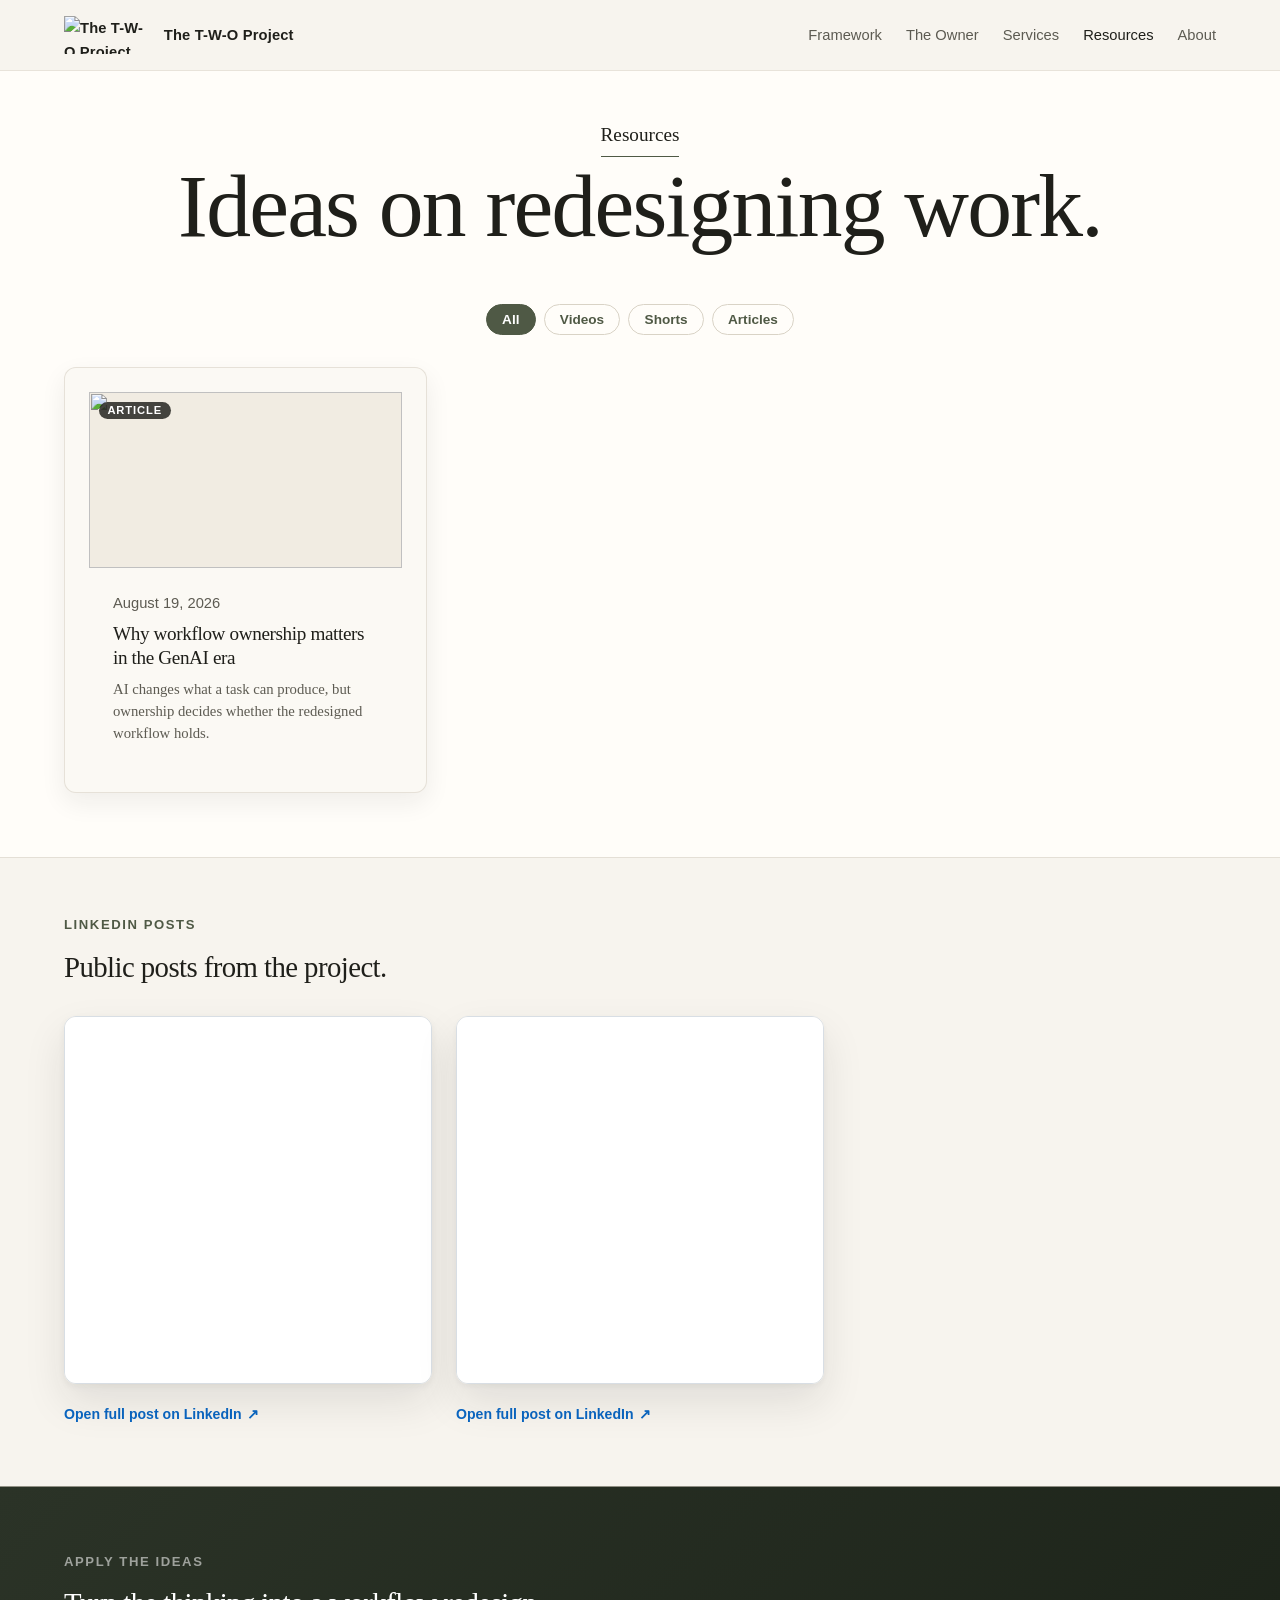
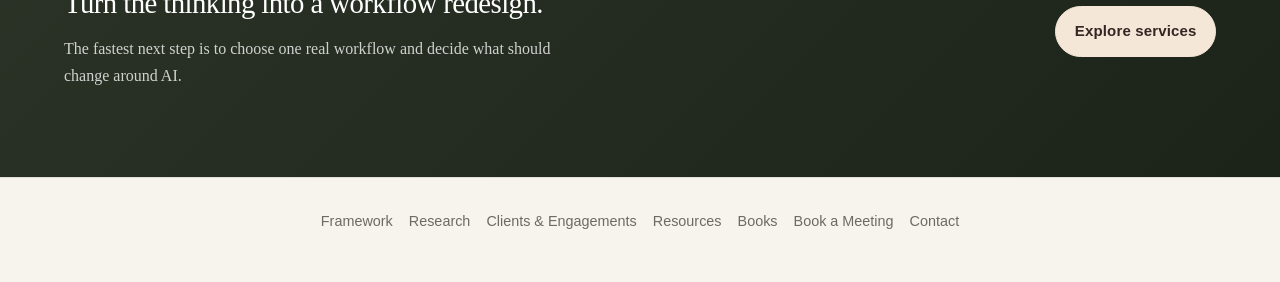
==== resources/index.html @ 73f2ffca "Add Resources section, home video, and pending site updates - Resources: /resources/ index (All, Vid" ====
<!doctype html>
<html lang="en">
<head>
  <meta charset="UTF-8">
  <meta name="viewport" content="width=device-width, initial-scale=1.0">
  <meta name="description" content="Videos, shorts and articles from The T-W-O Project on AI workflow redesign, ownership, and GenAI adoption.">
  <link rel="canonical" href="https://thetwoproject.com/resources/">
  <meta property="og:type" content="website">
  <meta property="og:site_name" content="The T-W-O Project">
  <meta property="og:title" content="Resources | The T-W-O Project">
  <meta property="og:description" content="Videos, shorts and articles from The T-W-O Project on AI workflow redesign, ownership, and GenAI adoption.">
  <meta property="og:url" content="https://thetwoproject.com/resources/">
  <meta property="og:image" content="https://thetwoproject.com/images/LOGO-W-TEXT.png">
  <meta name="twitter:card" content="summary_large_image">
  <meta name="twitter:title" content="Resources | The T-W-O Project">
  <meta name="twitter:image" content="https://thetwoproject.com/images/LOGO-W-TEXT.png">
  <link rel="alternate" type="application/rss+xml" title="The T-W-O Project Resources" href="https://thetwoproject.com/feed.xml">
  <title>Resources | The T-W-O Project</title>
  <script type="application/ld+json">{"@context": "https://schema.org", "@graph": [{"@id": "https://thetwoproject.com/resources/#page", "@type": "CollectionPage", "name": "Resources | The T-W-O Project", "url": "https://thetwoproject.com/resources/"}, {"@type": "ItemList", "itemListElement": [{"@type": "ListItem", "name": "Why workflow ownership matters in the GenAI era", "position": 1, "url": "https://thetwoproject.com/resources/why-workflow-ownership-matters-genai-era/"}]}, {"@type": "BreadcrumbList", "itemListElement": [{"@type": "ListItem", "item": "https://thetwoproject.com/", "name": "Home", "position": 1}, {"@type": "ListItem", "item": "https://thetwoproject.com/resources/", "name": "Resources", "position": 2}]}]}</script>
  <!-- Privacy-friendly analytics by Plausible -->
  <script async src="https://plausible.io/js/pa-7a8gF1ZVN_QGPx2doBvLg.js"></script>
  <script>
    window.plausible=window.plausible||function(){(plausible.q=plausible.q||[]).push(arguments)},plausible.init=plausible.init||function(i){plausible.o=i||{}};
    plausible.init()
  </script>
  <!-- Google tag (gtag.js) -->
  <script async src="https://www.googletagmanager.com/gtag/js?id=G-9XBXGC7R7V"></script>
  <script>
    window.dataLayer = window.dataLayer || [];
    function gtag(){dataLayer.push(arguments);}
    gtag('js', new Date());

    gtag('config', 'G-9XBXGC7R7V');
  </script>
  <link rel="stylesheet" href="/styles.css?v=resources-20261016">
  <style>
    /* Resources components: kept here so styles.css stays untouched. Colors and fonts come from its :root tokens. */
    .resource-filters { display: flex; flex-wrap: wrap; gap: .5rem; justify-content: center; margin: 0 0 var(--space-5); }
    .resource-filters button { font: 600 .85rem var(--font-sans); padding: .45rem .95rem; border: 1px solid var(--border); border-radius: 999px; background: transparent; color: var(--accent-deep); cursor: pointer; }
    .resource-filters button[aria-pressed="true"] { background: var(--accent-deep); border-color: var(--accent-deep); color: #fff; }
    .resource-filters .resource-filter-sep { align-self: center; color: var(--border); }
    .resource-grid { display: grid; grid-template-columns: repeat(auto-fill, minmax(18rem, 1fr)); gap: var(--space-5); }
    .resource-grid [hidden] { display: none; }
    .resource-card { display: flex; flex-direction: column; border: 1px solid var(--border-soft); border-radius: var(--radius); background: var(--surface); overflow: hidden; box-shadow: 0 .6rem 1.6rem rgba(31,31,26,.07); transition: transform var(--transition), box-shadow var(--transition); }
    .resource-card:hover, .resource-card:focus-within { transform: translateY(-3px); box-shadow: 0 1rem 2.2rem rgba(31,31,26,.12); }
    .resource-thumb { position: relative; display: flex; align-items: center; justify-content: center; aspect-ratio: 16 / 9; background: #1f1f1a; overflow: hidden; }
    .resource-thumb img { width: 100%; height: 100%; object-fit: cover; }
    .resource-card[data-kind="short"] .resource-thumb img { width: auto; height: 100%; aspect-ratio: 9 / 16; }
    .resource-card[data-kind="article"] .resource-thumb { background: var(--surface-strong); }
    .resource-card[data-kind="article"] .resource-thumb img { object-fit: contain; }
    .resource-badge { position: absolute; left: .6rem; top: .6rem; padding: .15rem .55rem; border-radius: 999px; background: rgba(31,31,26,.82); color: #fff; font: 700 .7rem var(--font-sans); letter-spacing: .08em; text-transform: uppercase; }
    .resource-card-body { display: grid; gap: .5rem; padding: var(--space-4); }
    .resource-card-body h2 { margin: 0; font-size: 1.2rem; line-height: 1.25; }
    .resource-card-body h2 a { color: inherit; text-decoration: none; }
    .resource-card-body h2 a::after { content: ""; position: absolute; inset: 0; }
    .resource-card { position: relative; }
    .resource-card-body p { margin: 0; color: var(--muted); font-size: .92rem; line-height: 1.5; }
    .resource-meta { color: var(--muted); font: .8rem var(--font-sans); }
    .resource-breadcrumb { font: .85rem var(--font-sans); color: var(--muted); margin-bottom: var(--space-3); }
    .resource-breadcrumb a { color: var(--accent-deep); }
    .resource-summary { font-size: 1.2rem; line-height: 1.6; margin: 0 0 var(--space-4); }
    .resource-player { position: relative; margin: 0 0 var(--space-4); background: #1f1f1a; border-radius: .8rem; overflow: hidden; aspect-ratio: 16 / 9; }
    .resource-player-short { aspect-ratio: 9 / 16; max-width: 22rem; max-height: 80vh; margin-inline: auto; }
    .resource-player button, .resource-player iframe { position: absolute; inset: 0; width: 100%; height: 100%; border: 0; padding: 0; }
    .resource-player button { cursor: pointer; background: #1f1f1a center / cover no-repeat; }
    .resource-player button span { position: absolute; left: 50%; top: 50%; transform: translate(-50%, -50%); width: 4.5rem; height: 4.5rem; border-radius: 50%; background: rgba(255,255,255,.92); display: grid; place-items: center; font-size: 1.8rem; color: var(--accent-deep); }
    .resource-takeaways { margin: 0 0 var(--space-5); padding: var(--space-4); border-left: 3px solid var(--accent); background: var(--surface); border-radius: 0 var(--radius) var(--radius) 0; }
    .resource-takeaways h2 { margin: 0 0 var(--space-2); font-size: 1.05rem; font-family: var(--font-sans); letter-spacing: .08em; text-transform: uppercase; color: var(--accent-deep); }
    .resource-takeaways li { margin: 0 0 .4rem; line-height: 1.55; }
    .resource-article-body h2, .resource-article-body h3 { margin: var(--space-5) 0 var(--space-2); }
    .resource-article-body p, .resource-article-body li { font-size: clamp(1.08rem, 1.6vw, 1.23rem); line-height: 1.8; }
    .resource-transcript { margin: var(--space-5) 0; border: 1px solid var(--border-soft); border-radius: var(--radius); padding: var(--space-3) var(--space-4); background: var(--surface); }
    .resource-transcript summary { cursor: pointer; font: 700 .95rem var(--font-sans); color: var(--accent-deep); }
    .resource-transcript p { margin: .6rem 0; line-height: 1.6; }
    .resource-transcript .ts { font: .8rem var(--font-mono, monospace); color: var(--muted); margin-right: .5rem; }
    .resource-cta { display: flex; flex-wrap: wrap; gap: var(--space-3); margin: var(--space-5) 0; }
    .resource-related { margin-top: var(--space-6); }
    .resource-related h2 { font-size: 1.3rem; }
  </style>

</head>
<body>
  <header class="site-header">
    <div class="site-shell">
      <nav class="site-nav" aria-label="Primary">
        <a class="site-brand" href="/index.html"><img src="/images/logo-header.png" alt="The T-W-O Project logo" width="228" height="96">The T-W-O Project</a>
        <div class="site-nav-links">
          <a href="/framework.html">Framework</a>
          <a href="/owner.html">The Owner</a>
          <a href="/work-with-us.html">Services</a>
          <a aria-current="page" href="/resources/">Resources</a>
          <a href="/about.html">About</a>
        </div>
      </nav>
    </div>
  </header>


  <main>
    <section class="section blog-index-section" aria-label="Resources">
      <div class="site-shell">
        <div class="blog-index-header">
          <p class="section-label">Resources</p>
          <h1>Ideas on redesigning work.</h1>
        </div>

        <div class="resource-filters" role="group" aria-label="Filter resources">
          <button type="button" data-filter="all" aria-pressed="true">All</button>
          <button type="button" data-filter="video" aria-pressed="false">Videos</button>
          <button type="button" data-filter="short" aria-pressed="false">Shorts</button>
          <button type="button" data-filter="article" aria-pressed="false">Articles</button>

        </div>

        <div class="resource-grid" id="resource-grid">
              <article class="resource-card" data-kind="article" data-tags="">
                <div class="resource-thumb">
                  <img src="/images/two-framework-editorial.svg" alt="" loading="lazy">
                  <span class="resource-badge">Article</span>
                </div>
                <div class="resource-card-body">
                  <p class="resource-meta"><time datetime="2026-08-19">August 19, 2026</time></p>
                  <h2><a href="/resources/why-workflow-ownership-matters-genai-era/">Why workflow ownership matters in the GenAI era</a></h2>
                  <p>AI changes what a task can produce, but ownership decides whether the redesigned workflow holds.</p>
                </div>
              </article>

        </div>
      </div>
    </section>

    <section class="section section-bordered section-quiet" aria-labelledby="linkedin-posts-heading">
      <div class="site-shell">
        <div class="section-intro">
          <p class="section-label">LinkedIn posts</p>
          <h2 id="linkedin-posts-heading">Public posts from the project.</h2>
        </div>
        <div class="linkedin-real-preview-grid">
          <article class="linkedin-real-preview-card">
            <div class="linkedin-real-preview-window" aria-label="Preview of LinkedIn post about The Owner">
              <iframe src="https://www.linkedin.com/embed/feed/update/urn:li:share:7447281827767259136" height="1115" width="504" frameborder="0" scrolling="no" allowfullscreen="" title="Embedded LinkedIn post"></iframe>
            </div>
            <a class="linkedin-real-preview-link" href="https://www.linkedin.com/feed/update/urn:li:share:7447281827767259136/" target="_blank" rel="noopener noreferrer">Open full post on LinkedIn</a>
          </article>
          <article class="linkedin-real-preview-card">
            <div class="linkedin-real-preview-window" aria-label="Preview of Zinnia podcast LinkedIn post featuring Dr. Wei Chen">
              <iframe src="https://www.linkedin.com/embed/feed/update/urn:li:activity:7466103559370215424" height="1014" width="504" frameborder="0" scrolling="no" allowfullscreen="" title="Embedded LinkedIn post"></iframe>
            </div>
            <a class="linkedin-real-preview-link" href="https://www.linkedin.com/posts/zinniatm_wei-chen-who-owns-the-workflow-the-organizational-activity-7466103559370215424-u2by" target="_blank" rel="noopener noreferrer">Open full post on LinkedIn</a>
          </article>
          <article class="linkedin-real-preview-card linkedin-real-preview-card-empty" aria-hidden="true">
            <div class="linkedin-real-preview-window linkedin-real-preview-window-empty"></div>
          </article>
        </div>
      </div>
    </section>

    <section class="section workshop-cta-section" aria-labelledby="blog-cta-heading">
      <div class="site-shell owner-feedback-layout">
        <div>
          <p class="section-label">Apply the ideas</p>
          <h2 id="blog-cta-heading">Turn the thinking into a workflow redesign.</h2>
          <p>The fastest next step is to choose one real workflow and decide what should change around AI.</p>
        </div>
        <div class="owner-feedback-cta">
          <a class="button-link button-link-light" href="/work-with-us.html">Explore services</a>
        </div>
      </div>
    </section>
  </main>

  <footer class="site-footer">
    <div class="site-shell footer-row footer-row-refined">
      <nav class="footer-links" aria-label="Footer">
        <a href="/framework.html">Framework</a>
        <a href="/research.html">Research</a>
        <a href="/clients.html">Clients &amp; Engagements</a>
        <a href="/resources/">Resources</a>
        <a href="/owner.html">Books</a>
        <a href="https://bookings.cloud.microsoft/book/AIWorkflowGameDiscoveryCall@genai4all.org/?ismsaljsauthenabled" target="_blank" rel="noopener noreferrer">Book a Meeting</a>
        <a href="mailto:info@thetwoproject.com">Contact</a>
      </nav>
    </div>
  </footer>

  <script>
    (function () {
      var cards = Array.prototype.slice.call(document.querySelectorAll('#resource-grid .resource-card'));
      var buttons = Array.prototype.slice.call(document.querySelectorAll('.resource-filters button'));
      var kind = 'all', tag = null;
      function apply() {
        cards.forEach(function (c) {
          var okKind = kind === 'all' || c.dataset.kind === kind;
          var okTag = !tag || (c.dataset.tags || '').split('|').indexOf(tag) !== -1;
          c.hidden = !(okKind && okTag);
        });
        buttons.forEach(function (b) {
          var on = b.dataset.filter ? (!tag && b.dataset.filter === kind) : b.dataset.tag === tag;
          b.setAttribute('aria-pressed', on ? 'true' : 'false');
        });
      }
      buttons.forEach(function (b) {
        b.addEventListener('click', function () {
          if (b.dataset.filter) { kind = b.dataset.filter; tag = null; }
          else { tag = tag === b.dataset.tag ? null : b.dataset.tag; kind = 'all'; }
          apply();
        });
      });
    })();
  </script>
</body>
</html>
---- styles.css ----
:root {
  /* Core palette */
  --background: #f7f4ee;
  --surface: #fbf9f4;
  --surface-strong: #f1ece2;
  --text: #1f1f1a;
  --muted: #5d5b52;
  --border: #d9d3c6;
  --border-soft: rgba(217, 211, 198, 0.6);
  --accent: #66715b;
  --accent-deep: #4f5945;

  /* Typography */
  --font-serif: "Iowan Old Style", "Palatino Linotype", "Book Antiqua", Palatino, "Times New Roman", serif;
  --font-sans: -apple-system, BlinkMacSystemFont, "Segoe UI", Helvetica, Arial, sans-serif;

  /* Layout */
  --page-width: 72rem;
  --content-width: 42rem;
  --space-1: 0.5rem;
  --space-2: 0.75rem;
  --space-3: 1rem;
  --space-4: 1.5rem;
  --space-5: 2rem;
  --space-6: 3rem;
  --space-7: 4rem;
  --space-8: 6rem;
  --radius: 0.75rem;
  --transition: 160ms ease;
}

/* TWO guide: scoped additions to the shared editorial components. */
.about-project-panel p a { text-decoration: underline; text-underline-offset: 0.2em; }
.framework-page :is(a, button):focus-visible,
.site-nav a:focus-visible,
.footer-links a:focus-visible {
  outline: 2px solid var(--accent-deep);
  outline-offset: 4px;
}

.framework-skip {
  position: absolute;
  top: 0.5rem;
  left: 0.5rem;
  z-index: 100;
  padding: 0.6rem 1rem;
  background: var(--surface);
  transform: translateY(-200%);
}

.framework-skip:focus { transform: translateY(0); }
.framework-page main [id] { scroll-margin-top: 1.5rem; }
.framework-page h4 { margin: 1.25rem 0 0.5rem; font-family: var(--font-sans); font-size: 0.95rem; }
.framework-page li + li { margin-top: 0.5rem; }
.framework-page :is(p, li, a) { overflow-wrap: break-word; }
.framework-page .resource-card p { margin-bottom: var(--space-4); }
.framework-page .resource-card p:last-child { margin-bottom: 0; }
.framework-section-nav { display: flex; flex-wrap: wrap; gap: 0.7rem 1.5rem; margin-top: var(--space-5); font-family: var(--font-sans); font-size: 0.9rem; }
.framework-section-nav a,
.framework-page p a { text-decoration: underline; text-underline-offset: 0.2em; }
.framework-loop { margin: var(--space-5) 0; padding: var(--space-5); border: 1px solid var(--border); border-radius: var(--radius); background: var(--surface-strong); }
.framework-loop-grid { display: grid; grid-template-columns: 1fr auto 1fr auto 1fr; gap: var(--space-4); align-items: center; }
.framework-loop-grid div { min-width: 0; }
.framework-loop-grid strong { display: block; font-size: 1.45rem; }
.framework-loop-grid span { display: block; font-family: var(--font-sans); color: var(--muted); font-size: 0.9rem; }
.framework-loop-grid .framework-loop-arrow { font-size: 1.8rem; color: var(--accent-deep); }
.framework-loop figcaption { margin-top: var(--space-4); max-width: 75ch; color: var(--muted); font-size: 0.95rem; }
.framework-level-grid,
.framework-comparison { display: grid; grid-template-columns: repeat(3, minmax(0, 1fr)); gap: var(--space-4); }
.framework-example-note { padding-top: var(--space-3); border-top: 1px solid var(--border); color: var(--muted); }
.framework-feedback { max-width: 75ch; margin-top: var(--space-5); }
.framework-subheading { margin-top: var(--space-6); }
.framework-process { max-width: 75ch; padding-left: 1.5rem; }
.framework-process > li { padding: var(--space-4) 0 var(--space-3) 0.5rem; border-bottom: 1px solid var(--border-soft); }
.framework-process > li::marker { color: var(--accent-deep); font-family: var(--font-sans); font-weight: 600; }
.framework-process h4 { margin-top: 0; }
.framework-checklist { max-width: 75ch; margin-top: var(--space-5); padding: var(--space-5); background: var(--surface-strong); border: 1px solid var(--border); border-radius: var(--radius); }
.framework-checklist ul { margin-bottom: 0; }

@media (max-width: 960px) {
  .framework-level-grid,
  .framework-comparison { grid-template-columns: 1fr; }
}

@media (max-width: 600px) {
  .framework-loop-grid { grid-template-columns: 1fr; gap: var(--space-2); }
  .framework-loop-grid .framework-loop-arrow { transform: rotate(90deg); justify-self: start; }
  .framework-loop,
  .framework-checklist { padding: var(--space-4); }
}

@media (prefers-reduced-motion: reduce) {
  html { scroll-behavior: auto; }
}

/* Base document styles */
*,
*::before,
*::after {
  box-sizing: border-box;
}

html {
  font-size: 16px;
  scroll-behavior: smooth;
}

body {
  margin: 0;
  background: var(--background);
  color: var(--text);
  font-family: var(--font-serif);
  line-height: 1.65;
  text-rendering: optimizeLegibility;
  -webkit-font-smoothing: antialiased;
  overflow-x: hidden;
}

img {
  max-width: 100%;
  display: block;
}

a {
  color: var(--accent-deep);
  text-decoration: none;
}

a:hover,
a:focus-visible {
  color: var(--accent);
}

p,
ul,
ol {
  margin: 0 0 var(--space-4);
  max-width: 66ch;
}

h1,
h2,
h3 {
  margin: 0 0 var(--space-3);
  font-weight: 500;
  line-height: 1.1;
  letter-spacing: -0.02em;
}

h1 {
  font-size: clamp(3.2rem, 7.4vw, 5.6rem);
}

h2 {
  font-size: clamp(1.35rem, 2.4vw, 1.8rem);
}

h3 {
  font-size: 1.15rem;
}

em {
  font-style: italic;
}

/* Shared layout helpers */
.site-shell {
  width: min(calc(100% - 2.5rem), var(--page-width));
  margin: 0 auto;
}

.narrow-flow {
  max-width: 38rem;
}

.section {
  padding: var(--space-7) 0;
}

.section-quiet {
  padding-top: calc(var(--space-7) - 0.5rem);
  padding-bottom: calc(var(--space-7) - 0.5rem);
}

.section-bordered {
  border-top: 1px solid var(--border-soft);
}

.section-label,
.eyebrow,
.site-nav,
.button-link,
.footer-domain,
.note-title {
  font-family: var(--font-sans);
}

.section-label,
.eyebrow {
  margin-bottom: var(--space-3);
  color: var(--accent-deep);
  font-size: 0.82rem;
  font-weight: 600;
  letter-spacing: 0.12em;
  text-transform: uppercase;
}

.section-heading {
  max-width: 24rem;
}

.section-intro {
  margin-bottom: var(--space-5);
}

/* Header and navigation */
.site-header {
  border-bottom: 1px solid rgba(217, 211, 198, 0.5);
  background: rgba(247, 244, 238, 0.82);
  backdrop-filter: blur(8px);
}

.site-nav {
  display: flex;
  align-items: center;
  justify-content: space-between;
  gap: var(--space-4);
  flex-wrap: wrap;
  padding: 1rem 0;
  font-size: 0.92rem;
}

.site-brand {
  display: flex;
  align-items: center;
  gap: 0.6rem;
  color: var(--text);
  font-weight: 600;
  letter-spacing: 0.01em;
}

.site-brand img {
  height: 38px;
  width: auto;
  display: block;
}

.site-nav-links {
  display: flex;
  flex-wrap: wrap;
  gap: var(--space-4);
}

.site-nav-links a {
  color: var(--muted);
}

.site-nav-links a:hover,
.site-nav-links a:focus-visible {
  color: var(--text);
}

.site-nav-links a[aria-current="page"] {
  color: var(--text);
}

/* Hero sections */
.hero {
  padding: calc(var(--space-8) + 0.5rem) 0 var(--space-8);
}

.hero-compact {
  padding-bottom: var(--space-7);
}

.hero-compact h1 {
  font-size: clamp(2rem, 4.5vw, 3.2rem);
}

.hero-home {
  padding-top: calc(var(--space-8) + 1rem);
}

.hero-home-refined {
  padding-bottom: var(--space-7);
}

.hero-home-layout {
  display: grid;
  grid-template-columns: minmax(0, 1fr) minmax(20rem, 0.82fr);
  gap: var(--space-6);
  align-items: center;
}

.hero-home-copy h1 {
  max-width: 12ch;
  font-size: clamp(2.5rem, 5vw, 4.1rem);
  line-height: 1.02;
}

.hero-home-copy .hero-line {
  max-width: 34ch;
}

.hero-signup-card {
  align-self: center;
  padding: 1.35rem 1.5rem;
  border: 1px solid var(--border-soft);
  border-radius: var(--radius);
  background: rgba(251, 249, 244, 0.9);
  box-shadow: inset 0 1px 0 rgba(255, 255, 255, 0.7);
}

.hero-signup-card h2 {
  margin-bottom: var(--space-2);
  font-size: 1.35rem;
  letter-spacing: 0;
}

.hero-signup-card > p:last-of-type {
  margin-bottom: 0;
  color: var(--muted);
  font-size: 0.95rem;
}

.hero-signup-form {
  margin-top: var(--space-4);
}

.hero-signup-fields {
  gap: 0.75rem;
}

.redesign-path-section {
  padding: var(--space-6) 0;
  background: rgba(251, 249, 244, 0.38);
}

.redesign-path-layout {
  display: grid;
  grid-template-columns: minmax(14rem, 0.72fr) minmax(0, 1.45fr);
  gap: var(--space-6);
  align-items: start;
}

.redesign-path-copy h2 {
  max-width: 16rem;
  margin-bottom: 0;
  font-size: clamp(1.6rem, 2.4vw, 2.1rem);
  line-height: 1.18;
}

.redesign-path-steps {
  display: grid;
  grid-template-columns: repeat(3, minmax(0, 1fr));
  gap: 0;
  margin: 0;
  padding: 0;
  border-top: 1px solid var(--border-soft);
  border-bottom: 1px solid var(--border-soft);
  list-style: none;
}

.redesign-path-steps li {
  display: grid;
  grid-template-columns: auto minmax(0, 1fr);
  column-gap: 0.85rem;
  row-gap: 0.4rem;
  padding: 1.25rem 1.2rem;
}

.redesign-path-steps li + li {
  border-left: 1px solid var(--border-soft);
}

.redesign-path-steps span {
  display: inline-flex;
  align-items: center;
  justify-content: center;
  width: 2rem;
  height: 2rem;
  border: 1px solid var(--border);
  border-radius: 999px;
  color: var(--accent-deep);
  font-family: var(--font-sans);
  font-size: 0.82rem;
  font-weight: 700;
  line-height: 1;
}

.redesign-path-steps strong {
  align-self: center;
  color: var(--text);
  font-family: var(--font-sans);
  font-size: 1rem;
  line-height: 1.35;
}

.redesign-path-steps p {
  grid-column: 2;
  margin: 0;
  color: var(--muted);
  font-size: 0.96rem;
  line-height: 1.55;
}

.hero-panel {
  max-width: 46rem;
  padding: 0;
  border: 0;
  border-radius: 0;
  background: transparent;
  box-shadow: none;
}

.hero-panel-compact {
  max-width: 40rem;
}

.hero-panel-flat {
  max-width: 40rem;
}

.hero-subtitle {
  margin-top: calc(var(--space-2) * -1);
  margin-bottom: var(--space-4);
  color: var(--muted);
  font-size: 1.1rem;
  font-style: italic;
}

.hero-line {
  max-width: 30ch;
  margin-bottom: var(--space-4);
  color: var(--accent-deep);
  font-size: clamp(1.35rem, 2.5vw, 1.8rem);
  line-height: 1.3;
}

.hero-text {
  max-width: 38rem;
  color: var(--muted);
  font-size: 1.12rem;
}

.hero-with-player .hero-player-layout {
  display: grid;
  grid-template-columns: minmax(0, 1fr) minmax(12rem, 17.5rem);
  align-items: start;
  gap: var(--space-6);
}

.hero-with-player .hero-player-copy {
  max-width: none;
}

.hero-audio {
  margin: 0;
  padding: 0;
  border: 1px solid var(--border-soft);
  border-radius: var(--radius);
  background: var(--surface);
  box-shadow: 0 0.5rem 1.5rem rgba(31, 31, 26, 0.05);
}

.hero-audio-label {
  margin: 0;
  padding: 0.65rem 1rem 0.35rem;
  font-family: var(--font-sans);
  font-size: 0.72rem;
  font-weight: 600;
  letter-spacing: 0.1em;
  text-transform: uppercase;
  color: var(--accent-deep);
}

.hero-audio-tracks {
  display: flex;
  flex-wrap: wrap;
  gap: var(--space-2);
  padding: 0 0.75rem 0.5rem;
}

.hero-audio-chip {
  margin: 0;
  padding: 0.35rem 0.65rem;
  border: 1px solid var(--border);
  border-radius: 999px;
  background: var(--surface);
  color: var(--text);
  font-family: var(--font-sans);
  font-size: 0.8rem;
  font-weight: 600;
  cursor: pointer;
  transition: background-color var(--transition), border-color var(--transition), color var(--transition);
}

.hero-audio-chip:hover,
.hero-audio-chip:focus-visible {
  border-color: var(--accent);
  color: var(--accent-deep);
  outline: none;
}

.hero-audio-chip[aria-current="true"] {
  border-color: var(--accent);
  background: rgba(102, 113, 91, 0.1);
  color: var(--accent-deep);
}

.hero-audio-frame {
  display: block;
  width: 100%;
  height: 4.75rem;
  border: 0;
  background: transparent;
}

.preview-lede {
  margin-bottom: 0;
  color: var(--muted);
  font-size: 1.02rem;
}

.preview-gitbook-cta {
  margin-top: var(--space-4);
  margin-bottom: 0;
}

.preview-crosslink {
  margin-top: var(--space-3);
  margin-bottom: 0;
  color: var(--muted);
  font-size: 0.98rem;
}

.preview-embed-docs {
  margin-top: var(--space-6);
  padding: var(--space-4);
  max-width: 40rem;
  border: 1px solid var(--border-soft);
  border-radius: var(--radius);
  background: rgba(251, 249, 244, 0.6);
}

.preview-embed-docs summary {
  cursor: pointer;
  font-family: var(--font-sans);
  font-size: 0.95rem;
  font-weight: 600;
  color: var(--text);
}

.preview-embed-intro {
  margin-top: var(--space-3);
  margin-bottom: var(--space-3);
  color: var(--muted);
  font-size: 0.92rem;
}

.preview-embed-intro code {
  font-size: 0.88em;
}

.preview-embed-code {
  margin: 0;
  padding: var(--space-3);
  overflow-x: auto;
  border-radius: calc(var(--radius) - 2px);
  background: var(--surface-strong);
  font-family: ui-monospace, SFMono-Regular, Menlo, Monaco, Consolas, monospace;
  font-size: 0.78rem;
  line-height: 1.45;
  color: var(--text);
}

/* Owner page (The Owner Book) */
.owner-page {
  --owner-hero-content-width: 48rem;
}

.owner-hero-layout {
  display: grid;
  width: 100%;
  grid-template-columns: minmax(0, 48rem) minmax(18rem, 1fr);
  align-items: start;
  gap: 0;
}

.owner-hero-copy {
  max-width: 41rem;
}

.owner-hero-cover {
  justify-self: center;
  width: min(100%, 22rem);
  margin-top: 0.45rem;
}

.owner-cover-stage {
  display: flex;
  justify-content: center;
  width: min(100%, 20.5rem);
  padding: 0;
}

.owner-cover-stage img {
  width: 100%;
  display: block;
  border-radius: 0.95rem;
  box-shadow:
    0 0.35rem 0.85rem rgba(72, 52, 43, 0.05),
    0 1.2rem 2.6rem rgba(102, 77, 64, 0.12),
    0 2.8rem 4.8rem rgba(181, 162, 145, 0.2);
}

.owner-hero-audio {
  margin-top: var(--space-3);
  max-width: min(100%, var(--owner-hero-content-width));
}

@media (min-width: 721px) and (max-width: 1360px) {
  .owner-hero-layout {
    gap: clamp(1rem, 2vw, 1.5rem);
  }
}

@media (max-width: 720px) {
  .owner-hero-layout {
    grid-template-columns: 1fr;
  }

  .owner-hero-audio,
  .owner-hero-actions {
    max-width: 30rem;
  }

  .owner-hero-cover {
    order: -1;
    max-width: 16rem;
    margin-top: 0;
    margin-bottom: var(--space-4);
  }

  .owner-cover-stage {
    padding: 0;
  }
}

.owner-audio-intro {
  margin-top: var(--space-4);
  margin-bottom: var(--space-2);
}

.owner-audio-title,
.owner-audio-copy {
  font-family: var(--font-sans);
}

.owner-audio-title {
  margin-bottom: 0.35rem;
  color: var(--text);
  font-size: 0.92rem;
  font-weight: 700;
  letter-spacing: 0.04em;
  text-transform: uppercase;
}

.owner-audio-copy {
  margin-bottom: 0;
  color: var(--muted);
  font-size: 0.94rem;
  line-height: 1.55;
}

.owner-audio-copy a {
  color: var(--accent-deep);
  font-weight: 600;
  text-decoration: underline;
  text-underline-offset: 2px;
}

.owner-preview-platforms {
  display: flex;
  flex-wrap: wrap;
  gap: 0.5rem;
  margin-top: 0.85rem;
}

.owner-preview-platform {
  display: inline-flex;
  align-items: center;
  gap: 0.45rem;
  padding: 0.35rem 0.75rem;
  border: 1px solid var(--border);
  border-radius: 999px;
  background: var(--surface);
  color: var(--text);
  font-family: var(--font-sans);
  font-size: 0.82rem;
  font-weight: 600;
  line-height: 1;
  transition: border-color var(--transition), background-color var(--transition), color var(--transition);
}

.owner-preview-platform:hover,
.owner-preview-platform:focus-visible {
  border-color: var(--accent);
  background: rgba(102, 113, 91, 0.08);
  color: var(--accent-deep);
  outline: none;
}

.owner-preview-platform-icon {
  width: 0.95rem;
  height: 0.95rem;
  fill: currentColor;
  flex: 0 0 auto;
}

.owner-full-audio-cta {
  margin: 0.85rem 0 0;
  font-family: var(--font-sans);
  font-size: 0.92rem;
}

.owner-full-audio-cta a {
  color: var(--accent-deep);
  font-weight: 600;
  text-decoration: underline;
  text-underline-offset: 2px;
}

.owner-page .hero-audio {
  width: 100%;
  padding-bottom: 0;
  overflow: hidden;
  border-color: var(--border-soft);
  background: var(--surface-strong);
  box-shadow: none;
}

.owner-page .hero-audio-label {
  padding: 0.7rem 1rem 0.35rem;
  color: var(--accent-deep);
}

.owner-page .hero-audio-tracks {
  padding: 0 1rem 0.4rem;
  gap: 0.4rem;
}

.owner-page .hero-audio-chip {
  border-color: var(--border);
  background: var(--surface);
  color: var(--text);
}

.owner-page .hero-audio-chip:hover,
.owner-page .hero-audio-chip:focus-visible {
  border-color: var(--muted);
  color: var(--text);
}

.owner-page .hero-audio-chip[aria-current="true"] {
  border-color: var(--text);
  background: var(--text);
  color: var(--surface);
}

.owner-page .hero-audio-frame {
  height: 4rem;
  display: block;
}

.owner-page .hero-audio-hint {
  margin: 0;
  padding: 0.3rem 1rem 0.6rem;
  font-family: var(--font-sans);
  font-size: 0.75rem;
  line-height: 1.4;
  color: var(--muted);
  border-top: 1px solid var(--border-soft);
}

/* Standalone audio section */
.owner-audio-layout {
  display: grid;
  grid-template-columns: minmax(0, 1fr) minmax(14rem, 22rem);
  align-items: start;
  gap: clamp(var(--space-5), 4vw, var(--space-7));
}

.owner-audio-intro p:last-of-type {
  margin-bottom: 0;
  color: var(--muted);
}

.owner-audio-widget {
  width: 100%;
  overflow: hidden;
  border-color: var(--border-soft);
  background: var(--surface-strong);
  box-shadow: none;
  padding-bottom: 0;
}

@media (max-width: 700px) {
  .owner-audio-layout {
    grid-template-columns: 1fr;
  }
}

.owner-page #read-the-preview .owner-read-kickoff {
  max-width: 42rem;
  margin-bottom: var(--space-5);
}

.owner-page #read-the-preview .preview-embed-docs {
  max-width: 48rem;
}

.owner-page .chapter-list {
  max-width: 52rem;
}

.owner-hero-actions {
  display: grid;
  grid-template-columns: repeat(3, minmax(0, 1fr));
  gap: 0.85rem;
  margin-top: var(--space-3);
  margin-bottom: var(--space-2);
  max-width: var(--owner-hero-content-width);
}

.owner-cta {
  display: flex;
  flex-direction: column;
  align-items: flex-start;
  justify-content: space-between;
  min-height: 7.1rem;
  padding: 0.8rem 0.9rem 0.85rem;
  border: 1px solid var(--border);
  border-radius: 1rem;
  background: #fffaf3;
  box-shadow: 0 0.7rem 1.6rem rgba(31, 31, 26, 0.06);
  transition: transform var(--transition), box-shadow var(--transition), border-color var(--transition), color var(--transition);
}

.owner-cta:hover,
.owner-cta:focus-visible {
  transform: translateY(-2px);
  box-shadow: 0 1rem 2rem rgba(31, 31, 26, 0.1);
  color: inherit;
}

.owner-cta-kicker,
.owner-cta-title,
.owner-cta-note {
  font-family: var(--font-sans);
}

.owner-cta-kicker {
  font-size: 0.68rem;
  font-weight: 600;
  letter-spacing: 0.1em;
  text-transform: uppercase;
}

.owner-cta-title {
  display: block;
  margin-top: 0.3rem;
  font-size: 0.94rem;
  font-weight: 700;
  line-height: 1.3;
}

.owner-cta-note {
  display: block;
  margin-top: 0.5rem;
  font-size: 0.81rem;
  line-height: 1.45;
}

.owner-cta-kindle {
  background: linear-gradient(180deg, #fffdf9 0%, #f1e5d7 100%);
  border-color: #d9c7b2;
  color: #41302b;
}

.owner-cta-kindle .owner-cta-kicker {
  color: #8a6656;
}

.owner-cta-kindle .owner-cta-note {
  color: #67574f;
}

.owner-cta-paperback {
  background: linear-gradient(180deg, #45312c 0%, #30211e 100%);
  border-color: #30211e;
  color: #f7efe7;
}

.owner-cta-paperback .owner-cta-kicker {
  color: rgba(247, 239, 231, 0.72);
}

.owner-cta-paperback .owner-cta-note {
  color: rgba(247, 239, 231, 0.82);
}

.owner-cta-audible {
  background: linear-gradient(180deg, #efe2d5 0%, #e7d2be 100%);
  border-color: #c6a387;
  color: #3e2c26;
}

.owner-cta-audible .owner-cta-kicker {
  color: #8c5c42;
}

.owner-cta-audible .owner-cta-note {
  color: #62453b;
}

.owner-availability {
  margin-bottom: var(--space-3);
  color: var(--text);
  font-size: 0.96rem;
}

.owner-buy-actions {
  margin-bottom: 0;
}

.hero-text-compact {
  margin-top: 0;
  margin-bottom: 0;
  font-size: 1rem;
}

.owner-page .hero-story-hook {
  margin-bottom: var(--space-4);
  color: var(--text);
  font-size: 1.06rem;
}

.owner-page .owner-feedback-hint {
  margin-top: var(--space-3);
  color: var(--muted);
  font-size: 0.98rem;
  line-height: 1.55;
  max-width: 38rem;
}

.owner-about-merged .owner-about-meta {
  margin-bottom: var(--space-4);
  color: var(--muted);
  font-size: 1rem;
}

.owner-about-parts {
  margin-top: var(--space-4);
}

.owner-about-parts .chapter-item h3 {
  font-size: 1.05rem;
}

.owner-reactions-section {
  background: linear-gradient(180deg, rgba(251, 249, 244, 0.3), rgba(246, 240, 232, 0.6));
}

.owner-reactions-intro {
  max-width: 39rem;
  margin-bottom: var(--space-5);
}

.owner-reactions-grid {
  display: grid;
  grid-template-columns: repeat(12, minmax(0, 1fr));
  gap: var(--space-4);
}

.owner-reaction-card {
  grid-column: span 3;
  display: flex;
  flex-direction: column;
  justify-content: space-between;
  min-height: 15.5rem;
  margin: 0;
  padding: 1.6rem 1.45rem 1.5rem;
  border: 1px solid rgba(217, 211, 198, 0.82);
  border-radius: 1.2rem;
  background: rgba(255, 253, 249, 0.92);
  box-shadow: 0 1rem 2rem rgba(31, 31, 26, 0.05), inset 0 1px 0 rgba(255, 255, 255, 0.72);
}

.owner-reaction-card-featured {
  grid-column: span 6;
  background: linear-gradient(180deg, rgba(255, 253, 249, 0.98), rgba(246, 237, 226, 0.94));
}

.owner-reaction-quote {
  margin: 0;
  position: relative;
  padding-top: 1.45rem;
}

.owner-reaction-quote::before {
  content: "“";
  position: absolute;
  top: -0.25rem;
  left: -0.1rem;
  color: rgba(138, 102, 86, 0.42);
  font-size: 3rem;
  line-height: 1;
}

.owner-reaction-quote p {
  margin-bottom: 0;
  max-width: none;
  color: var(--text);
  font-size: 1.03rem;
  line-height: 1.7;
}

.owner-reaction-meta {
  display: grid;
  gap: 0.15rem;
  margin-top: var(--space-4);
  padding-top: var(--space-3);
  border-top: 1px solid rgba(217, 211, 198, 0.7);
}

.owner-reaction-name,
.owner-reaction-role {
  font-family: var(--font-sans);
}

.owner-reaction-name {
  color: var(--text);
  font-size: 0.88rem;
  font-weight: 700;
  letter-spacing: 0.02em;
}

.owner-reaction-role {
  margin-bottom: 0;
  color: var(--muted);
  font-size: 0.82rem;
}

/* Shared content layouts */
.feature-grid,
.status-grid,
.cta-panel,
.content-grid,
.media-layout {
  display: grid;
  gap: var(--space-5);
}

.feature-grid,
.content-grid {
  grid-template-columns: minmax(0, 1.75fr) minmax(14rem, 0.8fr);
  align-items: start;
}

.media-layout {
  grid-template-columns: minmax(20rem, 1.35fr) minmax(16rem, 0.9fr);
  align-items: start;
  gap: calc(var(--space-5) + 0.5rem);
  margin-top: var(--space-5);
}

.media-layout-reverse {
  grid-template-columns: minmax(15rem, 0.88fr) minmax(22rem, 1.38fr);
}

.media-layout-framework {
  align-items: center;
  grid-template-columns: minmax(14rem, 0.82fr) minmax(18rem, 1.1fr);
}

.feature-subtitle {
  color: var(--muted);
  font-size: 1.1rem;
}

.feature-note,
.info-card,
.status-item,
.link-card,
.resource-card,
.chapter-item {
  border: 1px solid var(--border-soft);
  border-radius: var(--radius);
  background: rgba(251, 249, 244, 0.5);
}

.feature-note {
  padding: 1.35rem 1.5rem;
  color: var(--muted);
  box-shadow: inset 0 1px 0 rgba(255, 255, 255, 0.55);
}

.note-title {
  margin-bottom: var(--space-2);
  color: var(--text);
  font-size: 0.88rem;
  font-weight: 600;
  letter-spacing: 0.04em;
  text-transform: uppercase;
}

.card-grid {
  display: grid;
  grid-template-columns: repeat(3, minmax(0, 1fr));
  gap: var(--space-4);
  margin-top: var(--space-5);
}

.compact-grid {
  margin-top: var(--space-4);
}

.info-card {
  padding: 1.5rem 1.35rem 1.6rem;
  background: transparent;
  border-radius: 0;
  border-left: 0;
  border-right: 0;
  box-shadow: none;
}

.info-card p,
.status-item p {
  margin-bottom: 0;
  color: var(--muted);
}

.info-card h3 {
  margin-bottom: 0.7rem;
  font-size: 1.05rem;
  letter-spacing: 0;
}

.stack-list {
  display: grid;
  gap: var(--space-3);
}

.link-grid,
.resource-grid,
.series-grid,
.chapter-list {
  display: grid;
  gap: var(--space-4);
}

.link-grid {
  grid-template-columns: repeat(2, minmax(0, 1fr));
}

.link-grid-triple {
  grid-template-columns: repeat(3, minmax(0, 1fr));
}

.resource-grid,
.series-grid {
  grid-template-columns: repeat(2, minmax(0, 1fr));
}

.link-card,
.resource-card,
.chapter-item {
  padding: 1.5rem;
}

.link-card-emphasis,
.workshop-format-card-emphasis {
  border-color: rgba(102, 113, 91, 0.45);
  background: rgba(102, 113, 91, 0.08);
}

.resource-card-large {
  padding: 1.75rem;
}

.link-card h3,
.resource-card h3,
.chapter-item h3 {
  margin-bottom: 0.75rem;
  font-size: 1.25rem;
}

.link-card p:last-of-type,
.resource-card p:last-of-type,
.chapter-item p:last-of-type {
  margin-bottom: 0;
}

.blog-feature-card {
  max-width: 42rem;
}

.blog-index-section {
  padding-top: var(--space-6);
  background: #fffdf9;
}

.blog-index-header {
  margin-bottom: var(--space-6);
  text-align: center;
}

.blog-index-header .section-label {
  display: inline-block;
  margin-bottom: 0;
  padding-bottom: 0.35rem;
  border-bottom: 1px solid var(--accent-deep);
  color: var(--text);
  font-family: var(--font-serif);
  font-size: 1.2rem;
  font-weight: 500;
  letter-spacing: 0;
  text-transform: none;
}

.blog-post-grid {
  display: grid;
  grid-template-columns: repeat(3, minmax(16rem, 1fr));
  gap: clamp(2rem, 4vw, 4rem);
  overflow-x: auto;
  padding-bottom: 0.5rem;
  scrollbar-gutter: stable;
}

.blog-post-entry {
  display: grid;
  justify-items: center;
  align-content: center;
  aspect-ratio: 1 / 1;
  min-width: 16rem;
  padding: clamp(1.25rem, 2.4vw, 1.85rem);
  border: 1px solid rgba(217, 211, 198, 0.92);
  border-radius: var(--radius);
  background: rgba(251, 249, 244, 0.58);
  box-shadow: 0 1rem 2.4rem rgba(31, 31, 26, 0.08), 0 0.12rem 0.35rem rgba(31, 31, 26, 0.04);
  text-align: center;
  transition: border-color var(--transition), box-shadow var(--transition), transform var(--transition);
}

.blog-post-entry:hover,
.blog-post-entry:focus-within {
  border-color: rgba(182, 143, 136, 0.45);
  box-shadow: 0 1.35rem 3rem rgba(31, 31, 26, 0.12), 0 0.2rem 0.65rem rgba(31, 31, 26, 0.06);
  transform: translateY(-4px);
}

.blog-post-entry h2 {
  max-width: 14ch;
  margin-bottom: var(--space-3);
  color: #b68f88;
  font-size: clamp(1.28rem, 2vw, 1.85rem);
  line-height: 1.18;
}

.blog-post-entry p:not(.blog-status) {
  display: -webkit-box;
  max-width: 22rem;
  margin-bottom: var(--space-4);
  overflow: hidden;
  color: var(--text);
  font-size: 0.92rem;
  line-height: 1.45;
  -webkit-box-orient: vertical;
  -webkit-line-clamp: 2;
}

.blog-read-more {
  width: fit-content;
  margin-top: auto;
  padding: 0 0 0.2rem;
  border: 0;
  border-bottom: 1px solid rgba(182, 143, 136, 0.52);
  background: transparent;
  color: #a87972;
  cursor: pointer;
  font-family: var(--font-serif);
  font-size: 1.05rem;
  line-height: 1.2;
}

.blog-read-more:hover,
.blog-read-more:focus-visible {
  color: var(--accent-deep);
  border-color: var(--accent-deep);
  outline: none;
}

.blog-post-entry-placeholder {
  align-content: center;
}

.blog-coming-soon-card {
  color: #b68f88;
  font-family: var(--font-serif);
  font-size: clamp(1.35rem, 2.2vw, 2rem);
  line-height: 1.1;
}

.blog-reader-dialog {
  width: min(calc(100vw - 2rem), 76rem);
  max-width: 76rem;
  max-height: min(92vh, 64rem);
  padding: 0;
  border: 1px solid rgba(217, 211, 198, 0.95);
  border-radius: 0.55rem;
  background: #fffdf9;
  color: var(--text);
  box-shadow: 0 2.2rem 5rem rgba(31, 31, 26, 0.28);
}

.blog-reader-dialog::backdrop {
  background: rgba(31, 31, 26, 0.42);
  backdrop-filter: blur(3px);
}

.blog-reader-article {
  position: relative;
  max-height: inherit;
  overflow-y: auto;
  padding: clamp(2rem, 4vw, 3.5rem);
}

.blog-reader-content {
  width: min(100%, 68rem);
  margin: 0 auto;
}

.blog-reader-dialog h2 {
  max-width: none;
  margin-bottom: var(--space-5);
  font-family: var(--font-sans);
  font-size: clamp(2rem, 3.6vw, 3.25rem);
  font-weight: 800;
  letter-spacing: 0;
  line-height: 1.05;
  text-transform: uppercase;
}

.blog-article-section {
  padding-top: clamp(3.5rem, 7vw, 6rem);
  background: #fffdf9;
}

.blog-article-shell {
  position: relative;
}

.blog-article-content {
  width: 100%;
  max-width: none;
}

.blog-article-content .section-label {
  margin-bottom: var(--space-4);
  color: var(--accent-deep);
  letter-spacing: 0.18em;
}

.blog-article-content h1 {
  max-width: none;
  margin-bottom: var(--space-4);
  font-family: Charter, Georgia, "Times New Roman", serif;
  font-size: clamp(2.5rem, 4.25vw, 4.55rem);
  font-weight: 700;
  letter-spacing: 0;
  line-height: 1.02;
  text-transform: none;
}

.blog-reader-share.blog-article-share {
  position: static;
  float: none;
  display: flex;
  gap: 0.75rem;
  margin: 0 0 var(--space-4);
}

.blog-reader-share.blog-article-share a,
.blog-reader-share.blog-article-share button {
  width: 2.45rem;
  height: 2.45rem;
  border: 1px solid rgba(217, 211, 198, 0.95);
  background: rgba(251, 249, 244, 0.9);
  color: var(--accent-deep);
  box-shadow: 0 0.65rem 1.6rem rgba(31, 31, 26, 0.08);
}

.blog-reader-share.blog-article-share a:hover,
.blog-reader-share.blog-article-share a:focus-visible,
.blog-reader-share.blog-article-share button:hover,
.blog-reader-share.blog-article-share button:focus-visible {
  border-color: var(--accent-deep);
  background: var(--accent-deep);
  color: #fff;
}

.blog-article-content .blog-reader-body p {
  max-width: none;
  font-size: clamp(1.08rem, 1.6vw, 1.23rem);
  line-height: 1.82;
}

.blog-reader-figure {
  margin: 0 0 var(--space-5);
}

.blog-reader-figure img {
  width: 100%;
  max-height: 32rem;
  border: 1px solid var(--border-soft);
  border-radius: 0.35rem;
  object-fit: contain;
  background: #fff;
  box-shadow: 0 1rem 2.4rem rgba(31, 31, 26, 0.08);
}

.blog-article-figure {
  margin-bottom: var(--space-4);
}

.blog-article-figure img {
  aspect-ratio: 9 / 4;
  max-height: none;
  border: 1px solid rgba(217, 211, 198, 0.7);
  border-radius: 0.8rem;
  object-fit: contain;
  background: #f7f4ee;
  box-shadow: 0 1.4rem 3.6rem rgba(31, 31, 26, 0.14);
}

.blog-reader-posted {
  margin-bottom: var(--space-6);
  color: var(--muted);
  font-family: var(--font-sans);
  font-size: 0.95rem;
  line-height: 1.45;
}

.blog-reader-posted strong {
  font-weight: 800;
}

.blog-reader-close {
  position: absolute;
  top: 1rem;
  right: 1rem;
  z-index: 3;
  display: inline-flex;
  align-items: center;
  justify-content: center;
  width: 2.4rem;
  height: 2.4rem;
  border: 1px solid var(--border-soft);
  border-radius: 999px;
  background: rgba(251, 249, 244, 0.85);
  color: var(--text);
  cursor: pointer;
  font-size: 1.5rem;
  line-height: 1;
}

.blog-reader-share {
  position: sticky;
  top: 1rem;
  z-index: 2;
  float: right;
  display: grid;
  gap: 0.75rem;
  margin-left: var(--space-4);
}

.blog-reader-share a,
.blog-reader-share button {
  display: inline-flex;
  align-items: center;
  justify-content: center;
  width: 2.75rem;
  height: 2.75rem;
  border-radius: 0.45rem;
  border: 0;
  background: #121a12;
  color: #fff;
  cursor: pointer;
  font-family: var(--font-sans);
  font-size: 1.1rem;
  font-weight: 800;
  line-height: 1;
}

.blog-reader-share svg {
  width: 1.15rem;
  height: 1.15rem;
  fill: none;
  stroke: currentColor;
  stroke-linecap: round;
  stroke-linejoin: round;
  stroke-width: 2;
}

.blog-share-icon-check,
.blog-reader-share .is-copied .blog-share-icon-link {
  display: none;
}

.blog-reader-share .is-copied .blog-share-icon-check {
  display: block;
}

.blog-reader-share a:hover,
.blog-reader-share a:focus-visible,
.blog-reader-share button:hover,
.blog-reader-share button:focus-visible {
  background: var(--accent-deep);
  color: #fff;
  outline: none;
}

.blog-reader-close:hover,
.blog-reader-close:focus-visible {
  border-color: var(--accent);
  outline: none;
}

.blog-reader-body {
  display: grid;
  gap: var(--space-3);
}

.blog-reader-body p {
  margin: 0;
  max-width: 54rem;
  color: var(--text);
  font-size: clamp(1.1rem, 2vw, 1.4rem);
  line-height: 1.75;
}

.blog-reader-footer {
  margin-top: var(--space-5);
  padding-top: var(--space-3);
  border-top: 1px solid var(--border-soft);
  color: var(--accent-deep);
  font-family: var(--font-sans);
  font-size: 0.78rem;
  font-weight: 700;
  letter-spacing: 0.1em;
  text-transform: uppercase;
}

.note-grid {
  display: grid;
  grid-template-columns: repeat(3, minmax(0, 1fr));
  gap: var(--space-4);
}

.note-card {
  display: flex;
  flex-direction: column;
  min-height: 100%;
  padding: 1.4rem;
  border: 1px solid var(--border-soft);
  border-radius: var(--radius);
  background: rgba(251, 249, 244, 0.58);
}

.note-card h3 {
  font-size: 1.25rem;
  letter-spacing: 0;
}

.note-card p:not(.note-source) {
  color: var(--muted);
}

.note-card .text-link {
  align-self: flex-start;
  margin-top: auto;
  padding-top: var(--space-4);
}

.note-source {
  margin-bottom: var(--space-2);
  color: var(--accent-deep);
  font-family: var(--font-sans);
  font-size: 0.75rem;
  font-weight: 700;
  letter-spacing: 0.1em;
  text-transform: uppercase;
}

.blog-status {
  margin-bottom: var(--space-3);
  color: var(--text);
  font-family: var(--font-serif);
  font-size: 1.05rem;
  line-height: 1.2;
}

.linkedin-real-preview-grid {
  display: grid;
  grid-template-columns: repeat(3, minmax(0, 1fr));
  gap: var(--space-4);
}

.linkedin-real-preview-card {
  display: grid;
  gap: var(--space-3);
  min-width: 0;
  transition: transform var(--transition);
}

.linkedin-real-preview-card:hover,
.linkedin-real-preview-card:focus-within {
  transform: translateY(-4px);
}

.linkedin-real-preview-card-empty {
  visibility: hidden;
  pointer-events: none;
}

.linkedin-real-preview-window {
  position: relative;
  aspect-ratio: 1 / 1;
  overflow: auto;
  overscroll-behavior: contain;
  -webkit-overflow-scrolling: touch;
  scrollbar-width: none;
  -ms-overflow-style: none;
  border: 1px solid #d8dee4;
  border-radius: var(--radius);
  background: #fff;
  box-shadow: 0 1.15rem 2.6rem rgba(31, 31, 26, 0.1), 0 0.15rem 0.45rem rgba(31, 31, 26, 0.05);
}

.linkedin-real-preview-window::-webkit-scrollbar {
  display: none;
  width: 0;
  height: 0;
}

.linkedin-real-preview-window iframe {
  display: block;
  width: 100%;
  max-width: none;
  border: 0;
  overflow: hidden;
  scrollbar-width: none;
}

.linkedin-real-preview-window iframe::-webkit-scrollbar {
  display: none;
  width: 0;
  height: 0;
}

.linkedin-real-preview-window::after {
  content: none;
}

.linkedin-real-preview-link {
  display: inline-flex;
  align-items: center;
  justify-self: start;
  gap: 0.35rem;
  padding: 0.2rem 0;
  color: #0a66c2;
  font-family: var(--font-sans);
  font-size: 0.88rem;
  font-weight: 700;
}

.linkedin-real-preview-link::after {
  content: "↗";
  font-size: 0.9rem;
}

.chapter-range {
  font-size: 0.85em;
  font-weight: 400;
  color: var(--muted);
}

.section-cta {
  margin-top: var(--space-6);
}

.text-link {
  display: inline-flex;
  align-items: center;
  gap: 0.25rem;
  margin-top: var(--space-4);
  font-family: var(--font-sans);
  font-size: 0.94rem;
  font-weight: 600;
}

.text-link::after {
  content: "→";
}

.meta-copy {
  color: var(--muted);
  font-size: 0.98rem;
}

.stack-item {
  padding: 0 0 var(--space-4);
  border-bottom: 1px solid var(--border-soft);
}

.stack-item:last-child {
  padding-bottom: 0;
  border-bottom: 0;
}

.stack-item p {
  margin-bottom: 0;
  color: var(--muted);
}

.media-figure {
  margin: 0;
}

.media-frame {
  padding: 1.25rem;
  border: 1px solid rgba(191, 183, 168, 0.5);
  border-radius: 1rem;
  background: var(--surface);
  box-shadow: 0 1rem 2.4rem rgba(31, 31, 26, 0.06);
}

.media-frame img {
  width: 100%;
}

.media-frame-wide {
  padding: 1.5rem;
}

.media-figure-framework {
  max-width: 24rem;
}

.media-figure-full {
  width: 100%;
  margin-top: var(--space-5);
}

.applications-notes {
  max-width: 39rem;
  margin-top: var(--space-5);
  margin-left: auto;
}

.media-figure figcaption {
  max-width: 34rem;
  margin-top: 0.9rem;
  color: var(--muted);
  font-size: 0.9rem;
  line-height: 1.5;
}

.media-figure-compact .media-frame img {
  max-height: 22rem;
  object-fit: cover;
}

/* Status and call to action */
.status-grid {
  grid-template-columns: minmax(0, 0.9fr) minmax(0, 1.35fr);
}

.status-list {
  display: grid;
  gap: var(--space-3);
}

.status-item {
  padding: var(--space-4);
  background: rgba(251, 249, 244, 0.38);
}

.cta-panel {
  grid-template-columns: minmax(0, 1.4fr) auto;
  align-items: center;
  padding-top: 0.5rem;
}

.cta-links {
  display: flex;
  flex-wrap: wrap;
  gap: var(--space-3);
}

.button-link {
  display: inline-flex;
  align-items: center;
  justify-content: center;
  min-height: 2.9rem;
  padding: 0.75rem 1.15rem;
  border: 1px solid var(--accent);
  border-radius: 999px;
  color: var(--accent-deep);
  font-size: 0.94rem;
  font-weight: 600;
  letter-spacing: 0.01em;
  transition: background-color var(--transition), color var(--transition), border-color var(--transition);
}

.button-link:hover,
.button-link:focus-visible {
  background: rgba(102, 113, 91, 0.08);
  border-color: var(--accent-deep);
}

.button-link-secondary {
  border-color: var(--border);
  color: var(--text);
}

.button-link-secondary:hover,
.button-link-secondary:focus-visible {
  background: rgba(31, 31, 26, 0.04);
  border-color: var(--muted);
}

.button-link-filled {
  background: var(--accent-deep);
  border-color: var(--accent-deep);
  color: #fff;
  min-height: 3.1rem;
  padding: 0.8rem 1.4rem;
  font-size: 0.97rem;
  letter-spacing: 0.02em;
}

.button-link-filled:hover,
.button-link-filled:focus-visible {
  background: var(--accent);
  border-color: var(--accent);
  color: #fff;
}

/* Get your copy section */
/* Feedback banner section */
.owner-feedback-section {
  border-top: 1px solid var(--border-soft);
  background: linear-gradient(135deg, #342623 0%, #5a3a33 100%);
  color: #fff;
}

.owner-feedback-section .section-label {
  color: rgba(255, 255, 255, 0.65);
}

.owner-feedback-section h2 {
  color: #fff;
}

.owner-feedback-section p {
  color: rgba(255, 255, 255, 0.8);
}

.owner-feedback-layout {
  display: grid;
  grid-template-columns: 1fr auto;
  align-items: center;
  gap: var(--space-6);
}

.owner-feedback-cta {
  display: flex;
  align-items: center;
  flex-shrink: 0;
}

.button-link-light {
  background: #f5e7d8;
  border-color: #f5e7d8;
  color: #342623;
  white-space: nowrap;
}

.button-link-light:hover,
.button-link-light:focus-visible {
  background: #f9f0e6;
  border-color: #f9f0e6;
  color: #342623;
}

@media (max-width: 640px) {
  .owner-feedback-layout {
    grid-template-columns: 1fr;
    gap: var(--space-4);
  }
}

/* Form */
.form-block {
  margin-top: var(--space-5);
  display: grid;
  gap: var(--space-4);
  max-width: 28rem;
}

.form-field {
  display: grid;
  gap: var(--space-1);
}

.form-field label {
  font-family: var(--font-sans);
  font-size: 0.88rem;
  font-weight: 600;
  letter-spacing: 0.04em;
  text-transform: uppercase;
  color: var(--text);
}

.form-optional {
  font-weight: 400;
  text-transform: none;
  letter-spacing: 0;
  color: var(--muted);
}

.form-required {
  color: var(--accent-deep);
}

.form-field input {
  width: 100%;
  padding: 0.7rem 0.9rem;
  border: 1px solid var(--border);
  border-radius: var(--radius);
  background: var(--surface);
  color: var(--text);
  font-family: var(--font-serif);
  font-size: 1rem;
  transition: border-color var(--transition);
  -webkit-appearance: none;
}

.form-field input::placeholder {
  color: var(--muted);
  opacity: 0.7;
}

.form-field input:focus {
  outline: none;
  border-color: var(--accent);
}

/* The Owner signup */
.owner-signup-section {
  padding-top: var(--space-5);
  padding-bottom: var(--space-5);
  background: rgba(251, 249, 244, 0.42);
}

.owner-signup-band {
  display: grid;
  grid-template-columns: minmax(16rem, 0.7fr) minmax(0, 1.3fr);
  align-items: end;
  gap: var(--space-5);
}

.owner-signup-band-copy h2 {
  margin-bottom: var(--space-2);
}

.owner-signup-band-copy p:last-child {
  margin-bottom: 0;
  color: var(--muted);
}

.owner-signup-form {
  width: 100%;
  margin: 0;
  color: var(--text);
}

.owner-signup-band-form {
  max-width: none;
}

.owner-signup-band-fields,
.owner-signup-fields {
  display: grid;
  gap: 0.85rem;
}

.owner-signup-band-fields {
  grid-template-columns: minmax(0, 1fr) minmax(0, 1fr) minmax(0, 1.15fr) auto;
  align-items: end;
}

.owner-signup-field {
  display: grid;
  gap: 0.35rem;
  margin: 0;
}

.owner-signup-field span {
  color: var(--text);
  font-family: var(--font-sans);
  font-size: 0.78rem;
  font-weight: 700;
  letter-spacing: 0.06em;
  line-height: 1.3;
  text-transform: uppercase;
}

.owner-signup-field .formkit-input {
  width: 100%;
  min-height: 2.75rem;
  padding: 0.68rem 0.9rem;
  border: 1px solid var(--border);
  border-radius: calc(var(--radius) - 0.2rem);
  background: #fffdf9;
  color: var(--text);
  font-family: var(--font-sans);
  font-size: 0.98rem;
  line-height: 1.3;
  transition: border-color var(--transition), box-shadow var(--transition), background-color var(--transition);
  -webkit-appearance: none;
}

.owner-signup-field .formkit-input::placeholder {
  color: var(--muted);
  opacity: 0.7;
}

.owner-signup-field .formkit-input:focus {
  border-color: var(--accent);
  box-shadow: 0 0 0 3px rgba(102, 113, 91, 0.13);
  outline: none;
}

.owner-signup-submit {
  position: relative;
  display: inline-flex;
  align-items: center;
  justify-content: center;
  width: fit-content;
  min-height: 2.75rem;
  padding: 0.72rem 1.05rem;
  border: 1px solid var(--accent-deep);
  border-radius: 999px;
  background: var(--accent-deep);
  color: #fff;
  cursor: pointer;
  font-family: var(--font-sans);
  font-size: 0.94rem;
  font-weight: 700;
  line-height: 1.2;
  white-space: nowrap;
  transition: background-color var(--transition), border-color var(--transition), transform var(--transition);
}

.owner-signup-submit:hover,
.owner-signup-submit:focus-visible {
  border-color: var(--accent);
  background: var(--accent);
  outline: none;
  transform: translateY(-1px);
}

.owner-signup-submit .formkit-spinner {
  position: absolute;
  inset: 0;
  display: none;
  align-items: center;
  justify-content: center;
  gap: 0.25rem;
}

.owner-signup-submit .formkit-spinner span {
  width: 0.38rem;
  height: 0.38rem;
  border-radius: 999px;
  background: currentColor;
  opacity: 0.45;
  animation: owner-signup-pulse 1s ease-in-out infinite;
}

.owner-signup-submit .formkit-spinner span:nth-child(2) {
  animation-delay: 120ms;
}

.owner-signup-submit .formkit-spinner span:nth-child(3) {
  animation-delay: 240ms;
}

.owner-signup-submit[data-active] .formkit-spinner {
  display: flex;
}

.owner-signup-submit[data-active] > span:last-child {
  opacity: 0;
}

@keyframes owner-signup-pulse {
  0%,
  100% {
    transform: scale(0.78);
  }

  50% {
    transform: scale(1);
  }
}

.owner-signup-disclaimer {
  margin-top: var(--space-3);
  margin-bottom: 0;
  color: var(--muted);
  font-family: var(--font-sans);
  font-size: 0.78rem;
  line-height: 1.5;
}

.owner-signup-form .formkit-alert {
  margin: 0 0 var(--space-3);
  padding: 0.75rem 0.85rem;
  border: 1px solid var(--border);
  border-radius: calc(var(--radius) - 0.2rem);
  font-family: var(--font-sans);
  font-size: 0.86rem;
  line-height: 1.45;
  list-style: none;
}

.owner-signup-form .formkit-alert:empty {
  display: none;
}

.owner-signup-form .formkit-alert-error {
  border-color: rgba(138, 84, 66, 0.42);
  background: rgba(245, 231, 216, 0.72);
  color: #6a3528;
}

.owner-signup-form .formkit-alert-success {
  border-color: rgba(102, 113, 91, 0.42);
  background: rgba(102, 113, 91, 0.1);
  color: var(--accent-deep);
}

.owner-signup-widget {
  position: relative;
  z-index: 90;
  --signup-compact-left: calc(100vw - 15rem);
  --signup-compact-top: calc(100vh - 5rem);
  --signup-compact-width: 14rem;
  --signup-floating-left: calc(100vw - 29rem);
  --signup-floating-top: 1.5rem;
  --signup-floating-width: 28rem;
  --signup-floating-max-height: calc(100vh - 3rem);
}

.owner-signup-shell {
  position: fixed;
  top: var(--signup-compact-top);
  left: var(--signup-compact-left);
  z-index: 90;
  width: var(--signup-compact-width);
  max-width: calc(100vw - 1.5rem);
  overflow: hidden;
  border: 1px solid rgba(79, 89, 69, 0.78);
  border-radius: 999px;
  background: rgba(79, 89, 69, 0.96);
  box-shadow: 0 0.8rem 2rem rgba(31, 31, 26, 0.16);
  color: #fff;
  opacity: 1;
  transition:
    top 320ms cubic-bezier(0.22, 1, 0.36, 1),
    left 320ms cubic-bezier(0.22, 1, 0.36, 1),
    width 320ms cubic-bezier(0.22, 1, 0.36, 1),
    border-color 220ms ease,
    border-radius 320ms cubic-bezier(0.22, 1, 0.36, 1),
    background-color 220ms ease,
    box-shadow 220ms ease,
    color 220ms ease,
    opacity 160ms ease;
}

.owner-signup-widget:not(.is-ready) .owner-signup-shell {
  opacity: 0;
}

.owner-signup-widget.is-floating-expanded .owner-signup-shell {
  top: var(--signup-floating-top);
  left: var(--signup-floating-left);
  width: var(--signup-floating-width);
  max-height: var(--signup-floating-max-height);
  overflow-x: hidden;
  overflow-y: auto;
  border-color: rgba(217, 211, 198, 0.94);
  border-radius: 1rem;
  background: var(--surface);
  box-shadow: 0 1.2rem 3rem rgba(31, 31, 26, 0.2);
  color: var(--text);
}

.owner-signup-compact {
  display: grid;
  width: 100%;
  gap: 0.12rem;
  padding: 0.78rem 1rem 0.82rem;
  border: 0;
  background: transparent;
  color: inherit;
  cursor: pointer;
  font-family: var(--font-sans);
  line-height: 1.15;
  text-align: left;
  transition: max-height 240ms ease, opacity 160ms ease, padding 240ms ease, transform var(--transition);
}

.owner-signup-widget.is-floating-expanded .owner-signup-compact {
  max-height: 0;
  padding: 0;
  overflow: hidden;
  opacity: 0;
  pointer-events: none;
}

.owner-signup-compact:hover,
.owner-signup-compact:focus-visible {
  outline: none;
  transform: translateY(-1px);
}

.owner-signup-compact-kicker {
  font-size: 0.68rem;
  font-weight: 700;
  letter-spacing: 0.1em;
  text-transform: uppercase;
}

.owner-signup-compact-title {
  font-size: 0.92rem;
  font-weight: 700;
}

.owner-signup-collapse {
  position: absolute;
  top: 0.85rem;
  right: 0.85rem;
  z-index: 2;
  display: inline-flex;
  align-items: center;
  justify-content: center;
  width: 2.15rem;
  height: 2.15rem;
  border: 1px solid var(--border);
  border-radius: 999px;
  background: rgba(251, 249, 244, 0.9);
  color: var(--muted);
  cursor: pointer;
  font-family: var(--font-sans);
  font-size: 1.2rem;
  line-height: 1;
  opacity: 0;
  pointer-events: none;
  transition: border-color var(--transition), color var(--transition), background-color var(--transition), opacity var(--transition);
}

.owner-signup-widget.is-floating-expanded .owner-signup-collapse {
  opacity: 1;
  pointer-events: auto;
}

.owner-signup-collapse:hover,
.owner-signup-collapse:focus-visible {
  border-color: var(--accent);
  background: var(--surface-strong);
  color: var(--text);
  outline: none;
}

.owner-signup-widget .owner-signup-form {
  max-height: 0;
  overflow: hidden;
  opacity: 0;
  pointer-events: none;
  transition: max-height 260ms ease, opacity 160ms ease;
}

.owner-signup-widget.is-floating-expanded .owner-signup-form {
  max-height: 48rem;
  opacity: 1;
  pointer-events: auto;
}

.owner-signup-form-inner {
  padding: 1.35rem 3.5rem 1.4rem 1.45rem;
}

.owner-signup-eyebrow {
  margin-bottom: 0.65rem;
  color: var(--accent-deep);
  font-family: var(--font-sans);
  font-size: 0.75rem;
  font-weight: 700;
  letter-spacing: 0.12em;
  line-height: 1.3;
  text-transform: uppercase;
}

.owner-signup-header h2 {
  margin-bottom: 0.65rem;
  color: var(--text);
  font-size: 1.38rem;
  letter-spacing: 0;
  line-height: 1.14;
}

.owner-signup-copy p {
  margin-bottom: var(--space-3);
  color: var(--muted);
  font-size: 0.94rem;
  line-height: 1.5;
}

.owner-signup-form .formkit-powered-by-convertkit-container {
  margin-top: var(--space-3);
}

.owner-signup-form .formkit-powered-by-convertkit {
  color: var(--muted);
  font-family: var(--font-sans);
  font-size: 0.75rem;
  opacity: 0.72;
  text-decoration: underline;
  text-underline-offset: 2px;
}

.owner-signup-form .formkit-powered-by-convertkit:hover,
.owner-signup-form .formkit-powered-by-convertkit:focus-visible {
  color: var(--accent-deep);
  opacity: 1;
  outline: none;
}

@media (prefers-reduced-motion: reduce) {
  .owner-signup-shell,
  .owner-signup-form,
  .owner-signup-compact {
    transition: none;
  }
}

@media (max-width: 980px) {
  .owner-signup-band {
    grid-template-columns: 1fr;
    align-items: start;
  }

  .owner-signup-band-fields {
    grid-template-columns: repeat(2, minmax(0, 1fr));
  }

  .owner-signup-band-fields .owner-signup-submit {
    width: 100%;
  }
}

@media (max-width: 640px) {
  .owner-signup-band-fields {
    grid-template-columns: 1fr;
  }

  .owner-signup-submit {
    width: 100%;
  }

  .owner-signup-form-inner {
    padding: 1.35rem;
    padding-top: 1.45rem;
    padding-right: 3.25rem;
  }

  .owner-signup-compact {
    padding: 0.72rem 0.9rem 0.76rem;
  }
}

/* Team grid */
.team-grid {
  display: grid;
  grid-template-columns: repeat(3, minmax(0, 1fr));
  gap: var(--space-4);
  margin-top: var(--space-5);
}

.team-group {
  padding: 1.5rem 1.35rem 1.6rem;
  border-top: 1px solid var(--border-soft);
  border-bottom: 1px solid var(--border-soft);
}

.team-role {
  margin-bottom: var(--space-2);
  color: var(--accent-deep);
  font-family: var(--font-sans);
  font-size: 0.82rem;
  font-weight: 600;
  letter-spacing: 0.12em;
  text-transform: uppercase;
}

.team-names {
  margin-bottom: 0;
  color: var(--muted);
  font-size: 1rem;
}

.team-names a {
  color: var(--muted);
}

.team-names a:hover,
.team-names a:focus-visible {
  color: var(--accent-deep);
}

.team-desc {
  margin-top: var(--space-2);
  margin-bottom: 0;
  color: var(--muted);
  font-size: 0.92rem;
}

/* About page */
.about-page-studio {
  background: linear-gradient(180deg, rgba(251, 249, 244, 0.52), rgba(247, 244, 238, 0.95));
}

.about-studio-section {
  position: relative;
  min-height: calc(100vh - 5rem);
  padding: var(--space-7) 0 var(--space-7);
  overflow: hidden;
}

.about-studio-shell {
  position: relative;
}

.about-centerpiece {
  position: relative;
  width: min(100%, 52rem);
  margin: 0 auto var(--space-7);
  padding: var(--space-4) var(--space-3) var(--space-5);
  text-align: center;
}

.about-centerpiece h1 {
  margin-bottom: var(--space-4);
  color: var(--text);
  font-size: 2.4rem;
  line-height: 1.12;
  letter-spacing: 0;
}

.about-intro-copy {
  margin-right: auto;
  margin-bottom: 0;
  margin-left: auto;
  max-width: 38rem;
  color: var(--accent-deep);
  font-size: 1.45rem;
  line-height: 1.45;
}

.about-studio-stack {
  display: grid;
  gap: var(--space-7);
}

.about-studio-panel {
  padding: var(--space-6) 0;
  border-top: 1px solid rgba(217, 211, 198, 0.72);
}

.about-doing-panel {
  padding-top: 0;
  border-top: 0;
}

.about-studio-panel h2 {
  margin-bottom: var(--space-4);
  max-width: 42rem;
  font-size: 1.85rem;
  line-height: 1.18;
  letter-spacing: 0;
}

.about-doing-panel h2 {
  max-width: 52rem;
}

.about-block-copy {
  margin-bottom: var(--space-5);
  max-width: 44rem;
  color: var(--muted);
  font-size: 1rem;
}

.about-verb-grid {
  display: grid;
  grid-template-columns: repeat(3, minmax(0, 1fr));
  gap: var(--space-4);
  margin-top: var(--space-5);
}

.about-verb-grid article {
  min-height: 9rem;
  padding: 1.15rem;
  border: 1px solid var(--border-soft);
  border-radius: 0.5rem;
  background: rgba(255, 253, 249, 0.78);
  box-shadow: 0 0.65rem 1.3rem rgba(31, 31, 26, 0.04);
}

.about-verb-grid span {
  display: block;
  margin-bottom: 0.6rem;
  color: var(--text);
  font-family: var(--font-sans);
  font-size: 0.9rem;
  font-weight: 800;
}

.about-verb-grid p {
  margin-bottom: 0;
  color: var(--muted);
  font-size: 0.92rem;
  line-height: 1.55;
}

.about-who-panel h2 {
  max-width: 44rem;
}

.about-person-list {
  display: grid;
  grid-template-columns: repeat(3, minmax(0, 1fr));
  margin-top: var(--space-5);
}

.about-person-card {
  display: grid;
  align-content: start;
  gap: 0.5rem;
  padding: 0 var(--space-4);
  border-left: 1px solid var(--border-soft);
  color: var(--text);
  text-align: center;
  text-decoration: none;
  transition: color var(--transition);
}

.about-person-card:first-child {
  border-left: 0;
  padding-left: 0;
}

.about-person-card:last-child {
  padding-right: 0;
}

.about-person-name {
  font-family: var(--font-sans);
  font-size: 1.6rem;
  font-weight: 800;
  line-height: 1.2;
  color: var(--text);
  transition: color var(--transition);
}

.about-person-card:hover .about-person-name,
.about-person-card:focus-visible .about-person-name {
  color: var(--accent-deep);
}

.about-person-role {
  color: var(--accent-deep);
  font-family: var(--font-sans);
  font-size: 0.76rem;
  font-weight: 700;
  letter-spacing: 0.06em;
  text-transform: uppercase;
}

.about-person-detail {
  color: var(--muted);
  font-family: var(--font-sans);
  font-size: 0.72rem;
  line-height: 1.6;
}

.about-contact-strip {
  display: flex;
  align-items: center;
  justify-content: space-between;
  gap: var(--space-4);
  margin: var(--space-5) 0 0;
  padding: 1rem 1.15rem;
  border: 1px solid rgba(31, 31, 26, 0.18);
  border-radius: 0.5rem;
  background: rgba(31, 31, 26, 0.92);
  box-shadow: 0 1rem 2rem rgba(31, 31, 26, 0.1);
}

.about-contact-strip p,
.about-contact-strip a {
  margin: 0;
  font-family: var(--font-sans);
  font-size: 0.95rem;
}

.about-contact-strip p {
  color: rgba(251, 249, 244, 0.76);
}

.about-contact-strip a {
  color: var(--surface);
  text-decoration: underline;
  text-underline-offset: 3px;
}

@media (max-width: 860px) {
  .about-studio-section {
    padding-top: var(--space-6);
  }

  .about-centerpiece {
    margin-bottom: var(--space-6);
  }

  .about-centerpiece h1 {
    font-size: 1.85rem;
  }

  .about-intro-copy {
    font-size: 1.2rem;
  }

  .about-studio-stack {
    gap: var(--space-6);
  }

  .about-studio-panel {
    padding: var(--space-5) 0;
  }

  .about-doing-panel {
    padding-top: 0;
  }

  .about-verb-grid,
  .about-person-list {
    grid-template-columns: 1fr;
  }

  .about-person-card {
    padding: var(--space-4) 0;
    border-left: 0;
    border-top: 1px solid var(--border-soft);
  }

  .about-person-card:first-child {
    padding-top: 0;
    border-top: 0;
  }

  .about-person-card:last-child {
    padding-bottom: 0;
  }

  .about-contact-strip {
    align-items: flex-start;
    flex-direction: column;
  }
}

.service-path-list {
  display: grid;
  gap: var(--space-5);
}

.service-path-card {
  padding: 1.75rem;
  border: 1px solid var(--border-soft);
  border-radius: 1rem;
  background: rgba(251, 249, 244, 0.65);
  box-shadow: inset 0 1px 0 rgba(255, 255, 255, 0.65);
}

.service-path-card-emphasis {
  border-color: rgba(102, 113, 91, 0.45);
  background: rgba(102, 113, 91, 0.08);
}

.service-path-header {
  display: grid;
  grid-template-columns: auto 1fr;
  gap: var(--space-3);
  align-items: start;
  margin-bottom: var(--space-4);
}

.service-path-header h2 {
  margin-bottom: 0;
}

.service-path-step {
  display: flex;
  align-items: center;
  justify-content: center;
  width: 2.5rem;
  height: 2.5rem;
  margin: 0;
  border-radius: 50%;
  border: 1px solid var(--border);
  background: var(--surface);
  color: var(--accent-deep);
  font-family: var(--font-sans);
  font-size: 0.9rem;
  font-weight: 700;
}

.service-path-columns {
  display: grid;
  grid-template-columns: repeat(2, minmax(0, 1fr));
  gap: var(--space-5);
}

.service-list {
  margin-bottom: 0;
  padding-left: 1.1rem;
  color: var(--muted);
}

.service-list li + li {
  margin-top: 0.3rem;
}

.services-summary-grid .link-card {
  display: flex;
  flex-direction: column;
}

.services-summary-grid .service-list {
  margin-top: var(--space-3);
  font-size: 0.92rem;
}

.proof-grid {
  margin-top: 0;
}

@media (max-width: 860px) {
  .team-grid {
    grid-template-columns: repeat(2, minmax(0, 1fr));
  }

  .service-path-columns {
    grid-template-columns: 1fr;
    gap: var(--space-4);
  }
}

@media (max-width: 640px) {
  .team-grid {
    grid-template-columns: 1fr;
  }
}

/* Workshop page */
.workshop-step-list {
  margin-top: var(--space-5);
  display: grid;
  gap: 0;
  position: relative;
}

.workshop-step {
  display: grid;
  grid-template-columns: 2.75rem 1fr;
  gap: var(--space-3);
  padding: var(--space-4) 0;
  border-bottom: 1px solid var(--border-soft);
  position: relative;
}

.workshop-step:last-child {
  border-bottom: 0;
}

.workshop-step:not(:last-child)::after {
  content: "";
  position: absolute;
  top: calc(var(--space-4) + 2rem);
  left: 1.375rem;
  width: 1px;
  height: calc(100% - var(--space-4) - 2rem);
  background: var(--border-soft);
}

.workshop-step-num {
  margin: 0;
  padding: 0;
  width: 2rem;
  height: 2rem;
  display: flex;
  align-items: center;
  justify-content: center;
  border: 1.5px solid var(--border);
  border-radius: 50%;
  background: var(--surface);
  font-family: var(--font-sans);
  font-size: 0.72rem;
  font-weight: 700;
  letter-spacing: 0.06em;
  color: var(--accent-deep);
}

.workshop-step-body h3 {
  margin-bottom: 0.4rem;
  font-size: 1.05rem;
}

.workshop-step-body p {
  margin-bottom: 0;
  color: var(--muted);
  font-size: 0.97rem;
}

.workshop-lab-grid {
  grid-template-columns: minmax(0, 1.55fr) minmax(17rem, 0.9fr);
}

.workshop-step-list-cards {
  gap: var(--space-3);
}

.workshop-step-list-cards .workshop-step {
  padding: 1.1rem 1.1rem 1.1rem 0.9rem;
  border: 1px solid var(--border-soft);
  border-radius: var(--radius);
  background: rgba(251, 249, 244, 0.62);
  transition: border-color var(--transition), background-color var(--transition), transform var(--transition);
}

.workshop-step-list-cards .workshop-step:not(:last-child)::after {
  display: none;
}

.workshop-step-list-cards .workshop-step:hover,
.workshop-step-list-cards .workshop-step:focus-within {
  border-color: rgba(102, 113, 91, 0.5);
  background: rgba(251, 249, 244, 0.95);
  transform: translateY(-1px);
}

.workflow-example-panel {
  position: sticky;
  top: 1.5rem;
  padding: 1.5rem;
  border: 1px solid var(--border-soft);
  border-radius: var(--radius);
  background: var(--surface);
  box-shadow: 0 0.5rem 1.5rem rgba(31, 31, 26, 0.04), inset 0 1px 0 rgba(255, 255, 255, 0.7);
}

.workflow-example-panel h3 {
  margin-bottom: var(--space-4);
}

.workflow-example-panel dl {
  display: grid;
  gap: var(--space-3);
  margin: 0;
}

.workflow-example-panel div {
  padding-top: var(--space-3);
  border-top: 1px solid var(--border-soft);
}

.workflow-example-panel dt {
  margin-bottom: 0.3rem;
  color: var(--accent-deep);
  font-family: var(--font-sans);
  font-size: 0.78rem;
  font-weight: 700;
  letter-spacing: 0.1em;
  text-transform: uppercase;
}

.workflow-example-panel dd {
  margin: 0;
  color: var(--muted);
  font-size: 0.95rem;
  line-height: 1.55;
}

.workshop-venues-intro {
  margin: var(--space-2) 0 var(--space-3);
  color: var(--muted);
  font-size: 0.98rem;
}

.workshop-venues {
  display: flex;
  flex-wrap: wrap;
  gap: var(--space-2) var(--space-5);
  margin-top: var(--space-3);
}

.workshop-venue {
  font-family: var(--font-sans);
  font-size: 0.9rem;
  font-weight: 600;
  color: var(--muted);
  letter-spacing: 0.02em;
}

.workshop-venue-logo-grid {
  display: grid;
  grid-template-columns: repeat(3, minmax(0, 1fr));
  gap: var(--space-3);
  margin-top: var(--space-4);
}

.workshop-venue-logo-card {
  display: flex;
  flex-direction: column;
  align-items: center;
  justify-content: center;
  min-height: 5rem;
  padding: 1.25rem 1rem;
  border: 1px solid var(--border-soft);
  border-radius: var(--radius);
  background: var(--surface);
  text-align: center;
  transition: background-color var(--transition), border-color var(--transition), transform var(--transition), box-shadow var(--transition);
}

.workshop-venue-logo-card:hover,
.workshop-venue-logo-card:focus-visible {
  background: rgba(102, 113, 91, 0.07);
  border-color: var(--accent);
  transform: translateY(-2px);
  box-shadow: 0 0.5rem 1.2rem rgba(31, 31, 26, 0.08);
  outline: none;
}

.workshop-venue-logo-card-dark {
  background: #1e2420;
  border-color: #1e2420;
}

.workshop-venue-logo-card-dark:hover,
.workshop-venue-logo-card-dark:focus-visible {
  background: #2b332c;
  border-color: #2b332c;
}

.workshop-venue-logo-img {
  max-height: 52px;
  max-width: 155px;
  width: auto;
  height: auto;
  object-fit: contain;
  display: block;
}

.workshop-format-grid {
  display: grid;
  grid-template-columns: repeat(3, minmax(0, 1fr));
  gap: var(--space-4);
  margin-top: var(--space-5);
}

.workshop-format-card {
  display: flex;
  flex-direction: column;
  padding: 1.6rem 1.5rem 1.7rem;
  border: 1px solid var(--border);
  border-radius: 1rem;
  background: var(--surface);
  box-shadow: 0 0.5rem 1.5rem rgba(31, 31, 26, 0.04), inset 0 1px 0 rgba(255, 255, 255, 0.7);
}

.workshop-format-card h3 {
  margin-bottom: 0.7rem;
  font-size: 1.15rem;
}

.workshop-format-card p {
  margin-bottom: 0;
  color: var(--muted);
  font-size: 0.96rem;
}

.workshop-format-duration {
  margin-bottom: var(--space-2);
  font-family: var(--font-sans);
  font-size: 0.75rem;
  font-weight: 700;
  letter-spacing: 0.1em;
  text-transform: uppercase;
  color: var(--accent-deep);
}

.workshop-format-features {
  margin: var(--space-3) 0 var(--space-3);
  padding-left: 1.1rem;
  color: var(--muted);
  font-size: 0.92rem;
  line-height: 1.6;
  flex-grow: 1;
}

.workshop-format-features li {
  margin-bottom: 0.2rem;
}

.workshop-format-link {
  margin-top: var(--space-3);
  font-size: 0.88rem;
  align-self: flex-start;
}

.workshop-cta-section {
  border-top: 1px solid var(--border-soft);
  background: linear-gradient(135deg, #2b3327 0%, #1c2319 100%);
  color: #fff;
}

.workshop-mid-cta-section {
  border-top: 1px solid var(--border-soft);
  background: linear-gradient(135deg, #43312c 0%, #5a3a33 100%);
  color: #fff;
}

.workshop-mid-cta-section .section-label {
  color: rgba(255, 255, 255, 0.6);
}

.workshop-mid-cta-section h2 {
  color: #fff;
}

.workshop-mid-cta-section p {
  color: rgba(255, 255, 255, 0.8);
}

.workshop-cta-section .section-label {
  color: rgba(255, 255, 255, 0.55);
}

.workshop-cta-section h2 {
  color: #fff;
}

.workshop-cta-section p {
  color: rgba(255, 255, 255, 0.78);
}

@media (max-width: 860px) {
  .workshop-format-grid {
    grid-template-columns: 1fr;
  }

  .workshop-venue-logo-grid {
    grid-template-columns: repeat(2, minmax(0, 1fr));
  }
}

/* Footer */
.site-footer {
  border-top: 1px solid var(--border-soft);
  padding: var(--space-5) 0 var(--space-6);
}

.footer-row {
  display: flex;
  justify-content: space-between;
  align-items: center;
  gap: var(--space-4);
  color: rgba(93, 91, 82, 0.9);
  font-size: 0.96rem;
}

.footer-row-refined {
  gap: var(--space-5);
}

.footer-row p {
  margin: 0;
}


.footer-domain {
  font-size: 0.92rem;
  white-space: nowrap;
}

.footer-contact {
  white-space: nowrap;
}

.footer-contact a {
  color: inherit;
}

.footer-contact a:hover,
.footer-contact a:focus-visible {
  color: var(--accent-deep);
}

.footer-links {
  display: flex;
  flex-wrap: wrap;
  justify-content: center;
  width: 100%;
  gap: var(--space-3);
  font-family: var(--font-sans);
  font-size: 0.9rem;
}

.footer-links a {
  color: inherit;
}

.footer-links a:hover,
.footer-links a:focus-visible,
.footer-links a[aria-current="page"] {
  color: var(--accent-deep);
}

/* Layer letter (research page) */
.layer-letter {
  margin: 0 0 var(--space-2);
  font-family: var(--font-serif);
  font-size: clamp(3.2rem, 6vw, 4.6rem);
  font-weight: 500;
  line-height: 1;
  letter-spacing: -0.03em;
  color: var(--accent-deep);
  opacity: 0.25;
}

/* Paper cards (compact research entries) */
.paper-grid {
  display: grid;
  grid-template-columns: repeat(2, minmax(0, 1fr));
  gap: var(--space-3);
}

.paper-card {
  padding: 1.1rem 1.25rem 1.2rem;
  border: 1px solid var(--border-soft);
  border-radius: var(--radius);
  background: rgba(251, 249, 244, 0.5);
}

.paper-card h3 {
  margin-bottom: 0.5rem;
  font-size: 1rem;
  line-height: 1.3;
  letter-spacing: -0.01em;
}

.paper-card p {
  margin-bottom: 0;
  color: var(--muted);
  font-size: 0.94rem;
}

.paper-card .text-link {
  margin-top: var(--space-3);
  font-size: 0.88rem;
}

.paper-meta {
  margin-bottom: 0.5rem;
  color: var(--muted);
  font-family: var(--font-sans);
  font-size: 0.82rem;
}

/* Video embeds */
.video-grid {
  display: grid;
  gap: var(--space-4);
}

.video-embed {
  position: relative;
  width: 100%;
  padding-bottom: 56.25%;
  border-radius: var(--radius);
  overflow: hidden;
  background: var(--surface-strong);
}

.video-embed iframe {
  position: absolute;
  inset: 0;
  width: 100%;
  height: 100%;
  border: 0;
}

@media (max-width: 860px) {
  .paper-grid {
    grid-template-columns: 1fr;
  }
}

/* Responsive adjustments */
@media (max-width: 860px) {
  .feature-grid,
  .content-grid,
  .status-grid,
  .cta-panel,
  .card-grid,
  .link-grid,
  .resource-grid,
  .note-grid,
  .series-grid,
  .media-layout,
  .media-layout-reverse,
  .media-layout-framework {
    grid-template-columns: 1fr;
  }

  .cta-panel {
    align-items: start;
  }

  .hero-panel,
  .hero-panel-compact {
    max-width: none;
  }

  .hero-home-layout {
    grid-template-columns: 1fr;
    align-items: start;
  }

  .hero-signup-card {
    max-width: none;
  }

  .blog-post-entry h2,
  .blog-reader-dialog h2 {
    max-width: none;
  }

  .blog-post-entry {
    min-height: auto;
  }

  .redesign-path-layout,
  .redesign-path-steps {
    grid-template-columns: 1fr;
  }

  .redesign-path-copy h2 {
    max-width: none;
  }

  .redesign-path-steps li {
    padding-left: 0;
    padding-right: 0;
  }

  .redesign-path-steps li + li {
    border-top: 1px solid var(--border-soft);
    border-left: 0;
  }

  .workflow-example-panel {
    position: static;
  }

  .hero-with-player .hero-player-layout,
  .owner-page .hero-with-player .hero-player-layout {
    grid-template-columns: 1fr;
  }

  .hero-audio {
    max-width: none;
    width: 100%;
  }

  .owner-page .hero-audio {
    max-width: none;
    margin-left: 0;
    margin-right: 0;
  }

  .owner-page .hero-audio-chip {
    padding: 0.45rem 0.85rem;
    font-size: 0.88rem;
  }

  .owner-hero-actions {
    grid-template-columns: 1fr;
    max-width: 30rem;
  }

  .owner-reactions-grid {
    grid-template-columns: 1fr;
  }

  .owner-reaction-card,
  .owner-reaction-card-featured {
    grid-column: auto;
  }
}

@media (max-width: 720px) {
  .blog-post-grid,
  .linkedin-real-preview-grid {
    grid-template-columns: 1fr;
    overflow-x: visible;
  }

  .blog-post-entry {
    aspect-ratio: auto;
    min-height: 17rem;
  }

  .linkedin-real-preview-card-empty {
    display: none;
  }

  .blog-reader-dialog {
    width: min(calc(100vw - 1rem), 100%);
    max-height: 94vh;
  }

  .blog-reader-article {
    padding: 1.5rem;
  }

  .blog-reader-share {
    position: static;
    float: none;
    grid-auto-flow: column;
    justify-content: start;
    margin: 0 0 var(--space-4);
  }

  .blog-reader-dialog h2 {
    max-width: none;
  }
}

@media (max-width: 640px) {
  .site-shell {
    width: min(calc(100% - 1.5rem), var(--page-width));
  }

  .site-nav,
  .footer-row {
    flex-direction: column;
    align-items: flex-start;
  }

  .site-nav-links {
    gap: var(--space-3);
  }

  .footer-links {
    justify-content: flex-start;
  }

  .hero {
    padding-top: var(--space-7);
    padding-bottom: var(--space-6);
  }

  .hero-panel {
    padding: 0;
  }

  .section {
    padding: var(--space-6) 0;
  }

  .button-link {
    width: 100%;
  }

  .cta-links {
    width: 100%;
  }

  .owner-cta {
    min-height: auto;
  }

  .owner-audio-copy {
    font-size: 0.9rem;
  }

  .owner-page .hero-audio-chip {
    padding: 0.5rem 1rem;
    font-size: 0.92rem;
    min-height: 2.5rem;
  }

  .owner-page .hero-audio-tracks {
    gap: var(--space-2);
    padding: 0.15rem 0.75rem 0.65rem;
  }
}

/* Timeline styling */
.timeline-section {
  padding: var(--space-6) 0 var(--space-8);
}

.timeline-container {
  position: relative;
  border-left: 2px solid var(--border);
  margin-left: 1.5rem;
  padding-left: 2rem;
  margin-top: var(--space-5);
  margin-bottom: var(--space-7);
}

.timeline-item {
  position: relative;
  margin-bottom: var(--space-6);
}

.timeline-item:last-child {
  margin-bottom: 0;
}

.timeline-item::before {
  content: '';
  position: absolute;
  left: -2rem; /* negative of timeline-container padding-left */
  top: 0.5rem;
  width: 14px;
  height: 14px;
  border-radius: 50%;
  background: var(--accent);
  border: 3px solid var(--background);
  transform: translateX(-50%) translateX(-1px); /* center on the 2px line */
  z-index: 2;
  transition: transform var(--transition), background-color var(--transition);
}

.timeline-item:hover::before {
  background: var(--accent-deep);
  transform: translateX(-50%) translateX(-1px) scale(1.2);
}

.timeline-date {
  font-family: var(--font-sans);
  font-size: 0.8rem;
  font-weight: 600;
  color: var(--accent-deep);
  letter-spacing: 0.08em;
  text-transform: uppercase;
  margin-bottom: 0.5rem;
  display: block;
}

.timeline-cards-group {
  display: flex;
  flex-direction: column;
  gap: var(--space-4);
}

.timeline-card {
  display: grid;
  grid-template-columns: 160px 1fr;
  gap: var(--space-4);
  align-items: center;
  padding: var(--space-4);
  background: var(--surface);
  border: 1px solid var(--border-soft);
  border-radius: var(--radius);
  box-shadow: 0 4px 12px rgba(31, 31, 26, 0.02), inset 0 1px 0 rgba(255, 255, 255, 0.6);
  transition: transform var(--transition), box-shadow var(--transition), border-color var(--transition);
  scroll-margin-top: 2rem;
}

.timeline-card:hover {
  transform: translateY(-2px);
  box-shadow: 0 8px 24px rgba(31, 31, 26, 0.05);
  border-color: var(--accent);
}

.timeline-logo-wrap {
  display: flex;
  align-items: center;
  justify-content: center;
  background: #ffffff;
  border-radius: calc(var(--radius) - 4px);
  padding: 0.85rem;
  min-height: 5.5rem;
  border: 1px solid rgba(217, 211, 198, 0.4);
}

.timeline-logo-wrap-dark {
  background: #1e2420;
  border-color: #1e2420;
}

.timeline-logo-wrap-text {
  background: var(--surface-strong);
  border-color: var(--border-soft);
}

.timeline-logo-text {
  font-family: var(--font-sans);
  font-weight: 700;
  font-size: 1.1rem;
  color: var(--accent-deep);
  letter-spacing: 0.08em;
  text-transform: uppercase;
  text-align: center;
}

.timeline-logo-img {
  max-height: 50px;
  max-width: 130px;
  width: auto;
  height: auto;
  object-fit: contain;
  display: block;
}

.timeline-card-info h3 {
  margin: 0 0 0.35rem;
  font-size: 1.25rem;
  font-family: var(--font-serif);
  color: var(--text);
}

.timeline-card-info p {
  margin: 0;
  font-family: var(--font-serif);
  font-size: 0.95rem;
  line-height: 1.55;
  color: var(--muted);
}

/* Inline feedback styling */
.timeline-card-feedback {
  margin-top: var(--space-3);
  display: flex;
  flex-wrap: wrap;
  gap: var(--space-2);
}

.timeline-feedback-quote {
  margin: 0;
  padding: 0 0 0 1rem;
  border-left: 2px solid var(--accent);
  font-family: var(--font-serif);
  font-size: 0.9rem;
  font-style: italic;
  line-height: 1.5;
  color: var(--muted);
}

.timeline-feedback-quote cite {
  display: block;
  margin-top: 0.35rem;
  font-family: var(--font-sans);
  font-style: normal;
  font-weight: 600;
  font-size: 0.78rem;
  text-transform: uppercase;
  letter-spacing: 0.05em;
  color: var(--accent-deep);
}

.timeline-format-tag {
  display: inline-block;
  font-family: var(--font-sans);
  font-size: 0.7rem;
  font-weight: 600;
  color: var(--accent-deep);
  background: rgba(102, 113, 91, 0.12);
  padding: 0.15rem 0.5rem;
  border-radius: 4px;
  text-transform: uppercase;
  letter-spacing: 0.05em;
  margin-bottom: 0.4rem;
}

.timeline-feedback-btn {
  display: inline-flex;
  align-items: center;
  gap: 0.65rem;
  padding: 0.45rem 0.85rem;
  border-radius: 6px;
  background: rgba(102, 113, 91, 0.08);
  border: 1px solid rgba(102, 113, 91, 0.2);
  color: var(--accent-deep);
  font-family: var(--font-sans);
  font-size: 0.82rem;
  font-weight: 600;
  transition: all var(--transition);
}

.timeline-feedback-btn:hover {
  background: var(--accent-deep);
  color: #ffffff;
  border-color: var(--accent-deep);
  transform: translateY(-1px);
}

.timeline-feedback-btn .feedback-stats {
  background: #ffffff;
  padding: 0.1rem 0.4rem;
  border-radius: 4px;
  font-size: 0.75rem;
  color: var(--accent-deep);
  box-shadow: 0 1px 2px rgba(0,0,0,0.05);
  transition: all var(--transition);
}

.timeline-feedback-btn:hover .feedback-stats {
  background: rgba(255, 255, 255, 0.15);
  color: #ffffff;
  box-shadow: none;
}

/* Media query updates */
@media (max-width: 640px) {
  .timeline-container {
    margin-left: 0.5rem;
    padding-left: 1.25rem;
  }
  .timeline-item::before {
    left: -1.25rem;
  }
  .timeline-card {
    grid-template-columns: 1fr;
    gap: var(--space-3);
    padding: var(--space-3);
  }
  .timeline-logo-wrap {
    width: 100%;
    min-height: 4.5rem;
  }
}

/* Speaking & Media Archive Styling */
.archive-section {
  background: var(--surface);
}

.archive-accordion-group {
  display: flex;
  flex-direction: column;
  margin-top: var(--space-5);
}

.archive-details {
  border-bottom: 1px solid var(--border-soft);
  padding: var(--space-4) 0;
}

.archive-details:first-of-type {
  border-top: 1px solid var(--border-soft);
}

.archive-summary {
  display: flex;
  justify-content: space-between;
  align-items: center;
  cursor: pointer;
  list-style: none;
  outline: none;
  user-select: none;
}

.archive-summary::-webkit-details-marker {
  display: none;
}

.archive-summary h3 {
  margin: 0;
  font-family: var(--font-sans);
  font-size: 1.2rem;
  font-weight: 700;
  color: var(--text);
  letter-spacing: 0.05em;
}

.accordion-arrow {
  display: inline-flex;
  align-items: center;
  justify-content: center;
  width: 1.5rem;
  height: 1.5rem;
  border-radius: 50%;
  background: var(--surface-strong);
  color: var(--accent-deep);
  font-weight: bold;
  font-size: 0.85rem;
  transition: transform var(--transition), background-color var(--transition), color var(--transition);
}

.archive-summary:hover .accordion-arrow {
  background: var(--accent);
  color: #ffffff;
}

.accordion-arrow::after {
  content: '→';
  display: inline-block;
  font-family: var(--font-sans);
  transition: transform var(--transition);
}

.archive-details[open] .accordion-arrow {
  background: var(--accent-deep);
  color: #ffffff;
}

.archive-details[open] .accordion-arrow::after {
  transform: rotate(90deg);
}

.archive-list {
  list-style: none;
  padding: 0;
  margin: var(--space-4) 0 0 0;
  display: flex;
  flex-direction: column;
  gap: var(--space-3);
  animation: slideDown 200ms ease-out;
}

@keyframes slideDown {
  from {
    opacity: 0;
    transform: translateY(-8px);
  }
  to {
    opacity: 1;
    transform: translateY(0);
  }
}

.archive-item {
  font-family: var(--font-serif);
  font-size: 0.92rem;
  line-height: 1.5;
  color: var(--muted);
  display: flex;
  align-items: flex-start;
  gap: 0.5rem;
}

.archive-item-icon {
  flex: 0 0 1.25rem;
  text-align: center;
  font-size: 0.95rem;
}

.archive-item-content {
  flex: 1;
}

.archive-item-date {
  font-family: var(--font-sans);
  font-weight: 600;
  font-size: 0.78rem;
  text-transform: uppercase;
  color: var(--accent-deep);
  margin-right: 0.35rem;
}

.archive-item-content a {
  color: var(--accent-deep);
  text-decoration: underline;
  text-underline-offset: 2px;
}

.archive-item-content a:hover {
  color: var(--accent);
}
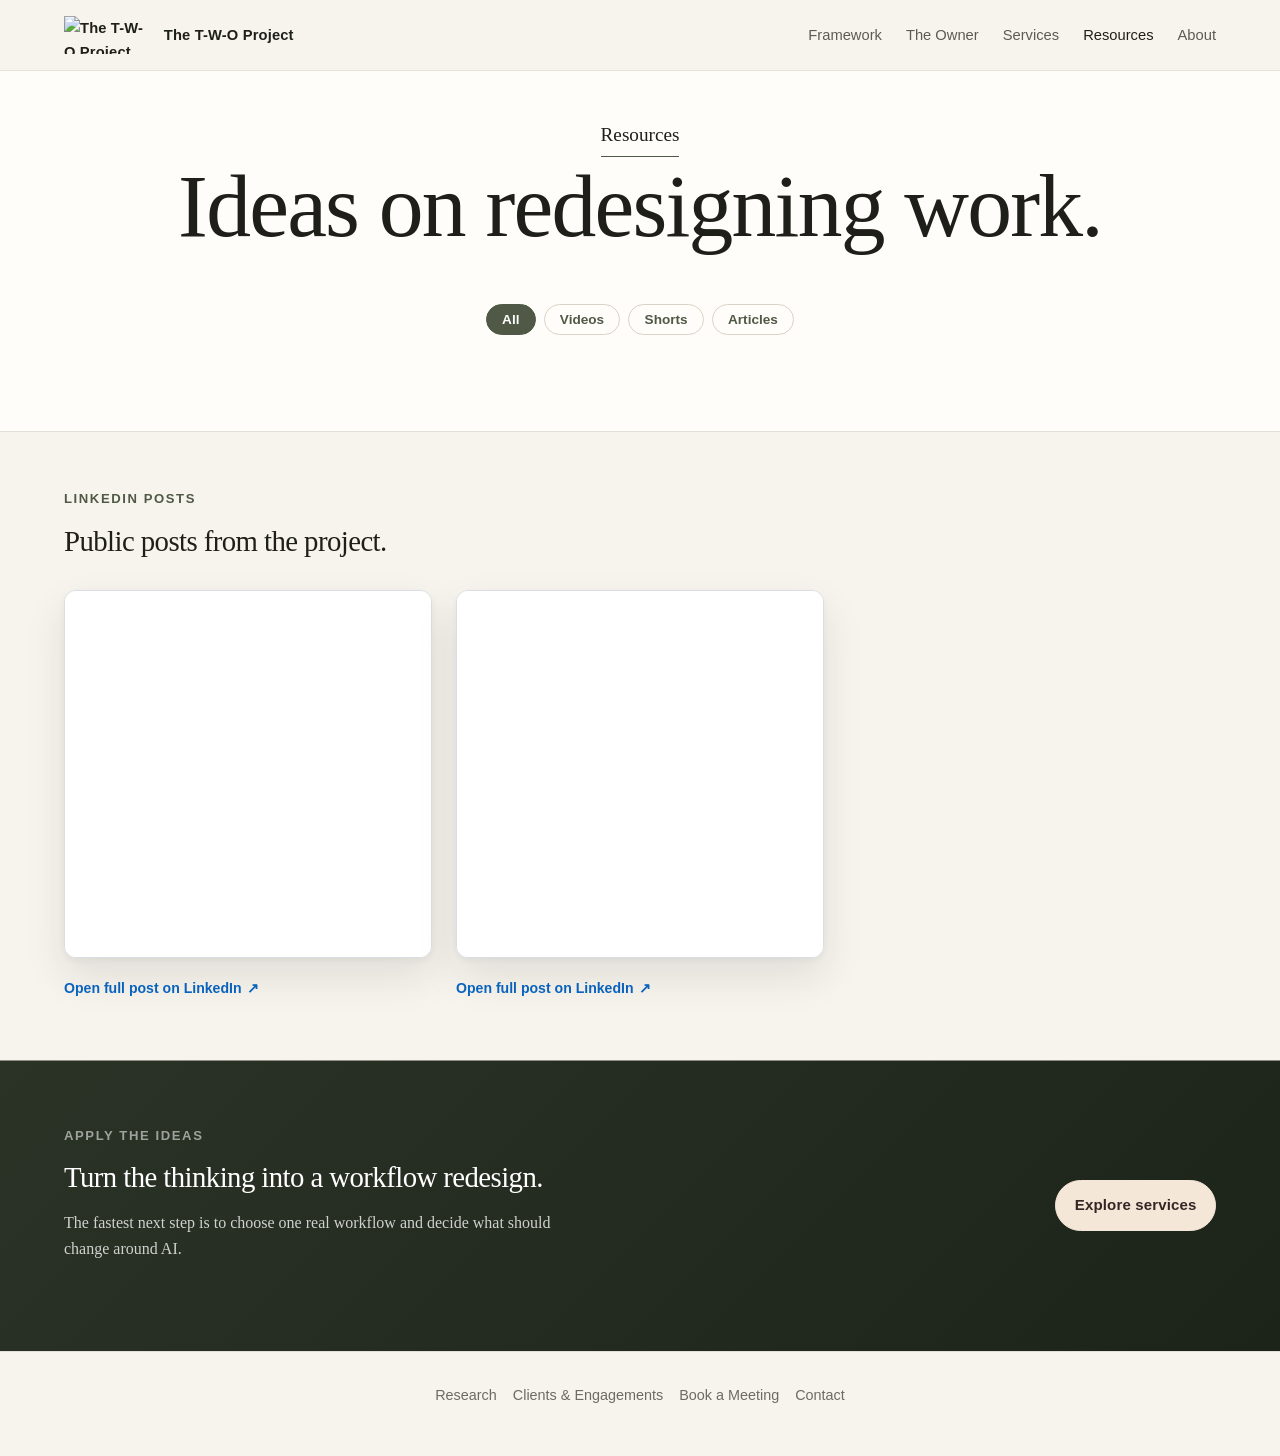
==== commit 0645e917: "Rewrite framework page, drop Aug 19 article, trim footer - framework.html: short page. Validation ta" ====
--- a/resources/index.html
+++ b/resources/index.html
@@ -16,7 +16,7 @@
   <meta name="twitter:image" content="https://thetwoproject.com/images/LOGO-W-TEXT.png">
   <link rel="alternate" type="application/rss+xml" title="The T-W-O Project Resources" href="https://thetwoproject.com/feed.xml">
   <title>Resources | The T-W-O Project</title>
-  <script type="application/ld+json">{"@context": "https://schema.org", "@graph": [{"@id": "https://thetwoproject.com/resources/#page", "@type": "CollectionPage", "name": "Resources | The T-W-O Project", "url": "https://thetwoproject.com/resources/"}, {"@type": "ItemList", "itemListElement": [{"@type": "ListItem", "name": "Why workflow ownership matters in the GenAI era", "position": 1, "url": "https://thetwoproject.com/resources/why-workflow-ownership-matters-genai-era/"}]}, {"@type": "BreadcrumbList", "itemListElement": [{"@type": "ListItem", "item": "https://thetwoproject.com/", "name": "Home", "position": 1}, {"@type": "ListItem", "item": "https://thetwoproject.com/resources/", "name": "Resources", "position": 2}]}]}</script>
+  <script type="application/ld+json">{"@context": "https://schema.org", "@graph": [{"@id": "https://thetwoproject.com/resources/#page", "@type": "CollectionPage", "name": "Resources | The T-W-O Project", "url": "https://thetwoproject.com/resources/"}, {"@type": "BreadcrumbList", "itemListElement": [{"@type": "ListItem", "item": "https://thetwoproject.com/", "name": "Home", "position": 1}, {"@type": "ListItem", "item": "https://thetwoproject.com/resources/", "name": "Resources", "position": 2}]}]}</script>
   <!-- Privacy-friendly analytics by Plausible -->
   <script async src="https://plausible.io/js/pa-7a8gF1ZVN_QGPx2doBvLg.js"></script>
   <script>
@@ -113,17 +113,6 @@
         </div>
 
         <div class="resource-grid" id="resource-grid">
-              <article class="resource-card" data-kind="article" data-tags="">
-                <div class="resource-thumb">
-                  <img src="/images/two-framework-editorial.svg" alt="" loading="lazy">
-                  <span class="resource-badge">Article</span>
-                </div>
-                <div class="resource-card-body">
-                  <p class="resource-meta"><time datetime="2026-08-19">August 19, 2026</time></p>
-                  <h2><a href="/resources/why-workflow-ownership-matters-genai-era/">Why workflow ownership matters in the GenAI era</a></h2>
-                  <p>AI changes what a task can produce, but ownership decides whether the redesigned workflow holds.</p>
-                </div>
-              </article>
 
         </div>
       </div>
@@ -172,11 +161,8 @@
   <footer class="site-footer">
     <div class="site-shell footer-row footer-row-refined">
       <nav class="footer-links" aria-label="Footer">
-        <a href="/framework.html">Framework</a>
         <a href="/research.html">Research</a>
         <a href="/clients.html">Clients &amp; Engagements</a>
-        <a href="/resources/">Resources</a>
-        <a href="/owner.html">Books</a>
         <a href="https://bookings.cloud.microsoft/book/AIWorkflowGameDiscoveryCall@genai4all.org/?ismsaljsauthenabled" target="_blank" rel="noopener noreferrer">Book a Meeting</a>
         <a href="mailto:info@thetwoproject.com">Contact</a>
       </nav>
--- a/styles.css
+++ b/styles.css
@@ -3818,3 +3818,75 @@
 .archive-item-content a:hover {
   color: var(--accent);
 }
+
+/* TWO guide: levels, figure and example */
+.tw-hl { background: linear-gradient(transparent 58%, rgba(215, 163, 41, 0.38) 58%); color: inherit; padding: 0 0.08em; }
+.tw-callout { max-width: 60ch; margin-top: var(--space-4); padding: var(--space-2) 0 var(--space-2) var(--space-3); border-left: 4px solid #d7a329; font-size: 1.1rem; }
+.tw-cols { display: grid; grid-template-columns: repeat(3, minmax(0, 1fr)); gap: 3rem; align-items: start; margin: var(--space-5) 0; }
+.tw-col { min-width: 0; }
+.tw-card { position: relative; padding: var(--space-4); border: 2px solid transparent; border-radius: 1.1rem; background: var(--surface); box-shadow: 0 8px 24px rgba(60, 50, 30, 0.08); }
+.tw-col:not(:last-child) .tw-card::after { content: "→"; position: absolute; top: 50%; right: -2.15rem; transform: translateY(-50%); font-family: var(--font-sans); font-size: 1.6rem; color: #d7a329; }
+.tw-card-hl { background: #fff; border: 2px solid #d7a329; }
+.tw-badge { display: grid; place-items: center; width: 3rem; height: 3rem; margin-bottom: var(--space-3); border-radius: 0.8rem; color: #fff; font: 800 1.5rem var(--font-sans); }
+.tw-card-t .tw-badge { background: #a6a3de; }
+.tw-card-w .tw-badge { background: #64b5a9; }
+.tw-card-o .tw-badge { background: #d7a329; }
+.tw-card h3 { margin: 0 0 var(--space-2); font: 800 2rem/1.1 var(--font-sans); letter-spacing: -0.02em; }
+.tw-card p { margin: 0; font-family: var(--font-sans); font-size: 1.1rem; line-height: 1.35; }
+.tw-card p strong { font-weight: 700; }
+.tw-card p span { color: var(--muted); }
+.tw-col-body { padding: var(--space-3) var(--space-2) 0; }
+.tw-col-body p { margin-bottom: var(--space-3); }
+.tw-col-body strong { background: linear-gradient(transparent 62%, rgba(215, 163, 41, 0.3) 62%); }
+.tw-figure { --tw-gold: #d7a329; margin: var(--space-6) 0 var(--space-5); }
+.tw-org { padding: var(--space-4); border: 2px dashed var(--accent-deep); border-radius: calc(var(--radius) + 0.25rem); background: var(--surface); }
+.tw-wf { margin-top: var(--space-3); padding: var(--space-3); border: 1.5px solid var(--accent); border-radius: var(--radius); background: var(--surface-strong); }
+.tw-label { margin: 0; font-family: var(--font-sans); font-size: 0.75rem; font-weight: 700; letter-spacing: 0.08em; text-transform: uppercase; color: var(--accent-deep); }
+.tw-label small { display: block; margin-top: 0.25rem; font-size: 0.85rem; font-weight: 400; letter-spacing: 0; text-transform: none; color: var(--muted); }
+.tw-row { display: flex; flex-wrap: wrap; gap: 0.5rem; align-items: stretch; margin-top: var(--space-3); }
+.tw-row-flow { margin-top: var(--space-3); }
+.tw-box { flex: 1 1 7rem; min-width: 6.5rem; padding: 0.7rem 0.6rem; border-radius: 0.6rem; text-align: center; font-family: var(--font-sans); font-size: 0.85rem; line-height: 1.3; }
+.tw-box strong { display: block; margin-bottom: 0.15rem; font-size: 0.95rem; }
+.tw-gate { background: #d7a329; color: #2b2208; }
+.tw-task { background: var(--accent); color: #fff; }
+.tw-arrow { align-self: center; font-family: var(--font-sans); font-weight: 700; color: var(--accent-deep); }
+.tw-legend { display: flex; flex-wrap: wrap; gap: 0.5rem 1.25rem; margin: var(--space-3) 0 0; padding: 0; list-style: none; font-family: var(--font-sans); font-size: 0.85rem; color: var(--muted); }
+.tw-legend li + li { margin-top: 0; }
+.tw-dot { display: inline-block; width: 0.7rem; height: 0.7rem; margin-right: 0.4rem; border-radius: 0.2rem; vertical-align: -0.05rem; }
+.tw-dot-gate { background: #d7a329; }
+.tw-dot-task { background: var(--accent); }
+.tw-dot-org { background: #fff; border: 1.5px dashed var(--accent-deep); }
+.tw-figure figcaption { margin-top: var(--space-3); max-width: 75ch; color: var(--muted); font-size: 0.95rem; }
+.tw-example { display: grid; grid-template-columns: minmax(0, 1.15fr) minmax(0, 1fr); gap: var(--space-5); align-items: center; margin-top: var(--space-5); }
+.tw-chart { margin: 0; }
+.tw-chart img { display: block; width: 100%; height: auto; border-radius: var(--radius); border: 1px solid var(--border); }
+.tw-chart figcaption { margin-top: var(--space-2); color: var(--muted); font-size: 0.9rem; }
+.tw-chart-after { max-width: 52rem; margin: var(--space-5) 0 0; }
+.tw-problems h3 { margin-top: 0; }
+.tw-problems ul { padding-left: 1.2rem; }
+.tw-bars { display: grid; gap: var(--space-4); max-width: 52rem; margin-top: var(--space-3); font-family: var(--font-sans); }
+.tw-bar-row { display: grid; grid-template-columns: 11rem minmax(0, 1fr) 4.5rem; gap: var(--space-3); align-items: center; }
+.tw-bar-label { margin: 0; font-weight: 600; font-size: 0.95rem; }
+.tw-bar-label span { display: block; margin-top: 0.1rem; font-weight: 400; font-size: 0.8rem; color: var(--muted); }
+.tw-bar-pair { display: grid; gap: 0.35rem; }
+.tw-bar-line { display: grid; grid-template-columns: minmax(0, 1fr) 6.75rem; align-items: center; gap: 0.5rem; font-size: 0.85rem; color: var(--muted); }
+.tw-bar-line span { white-space: nowrap; }
+.tw-bar-line strong { color: var(--text); }
+.tw-bar { height: 0.9rem; border-radius: 0.45rem; }
+.tw-bar-before { background: #cfc8b8; }
+.tw-bar-after { background: var(--accent); }
+.tw-bar-control .tw-bar-after { background: #d7a329; }
+.tw-bar-delta { margin: 0; font-weight: 700; text-align: right; }
+.tw-source { max-width: 75ch; margin-top: var(--space-4); color: var(--muted); font-size: 0.9rem; }
+@media (max-width: 860px) {
+  .tw-cols { grid-template-columns: 1fr; gap: 2.25rem; }
+  .tw-col:not(:last-child) .tw-card::after { display: none; }
+  .tw-example { grid-template-columns: 1fr; }
+}
+@media (max-width: 640px) {
+  .tw-arrow { transform: rotate(90deg); flex: 0 0 100%; text-align: center; }
+  .tw-box { flex: 1 1 100%; }
+  .tw-org { padding: var(--space-3); }
+  .tw-bar-row { grid-template-columns: 1fr auto; }
+  .tw-bar-pair { grid-column: 1 / -1; grid-row: 2; }
+}
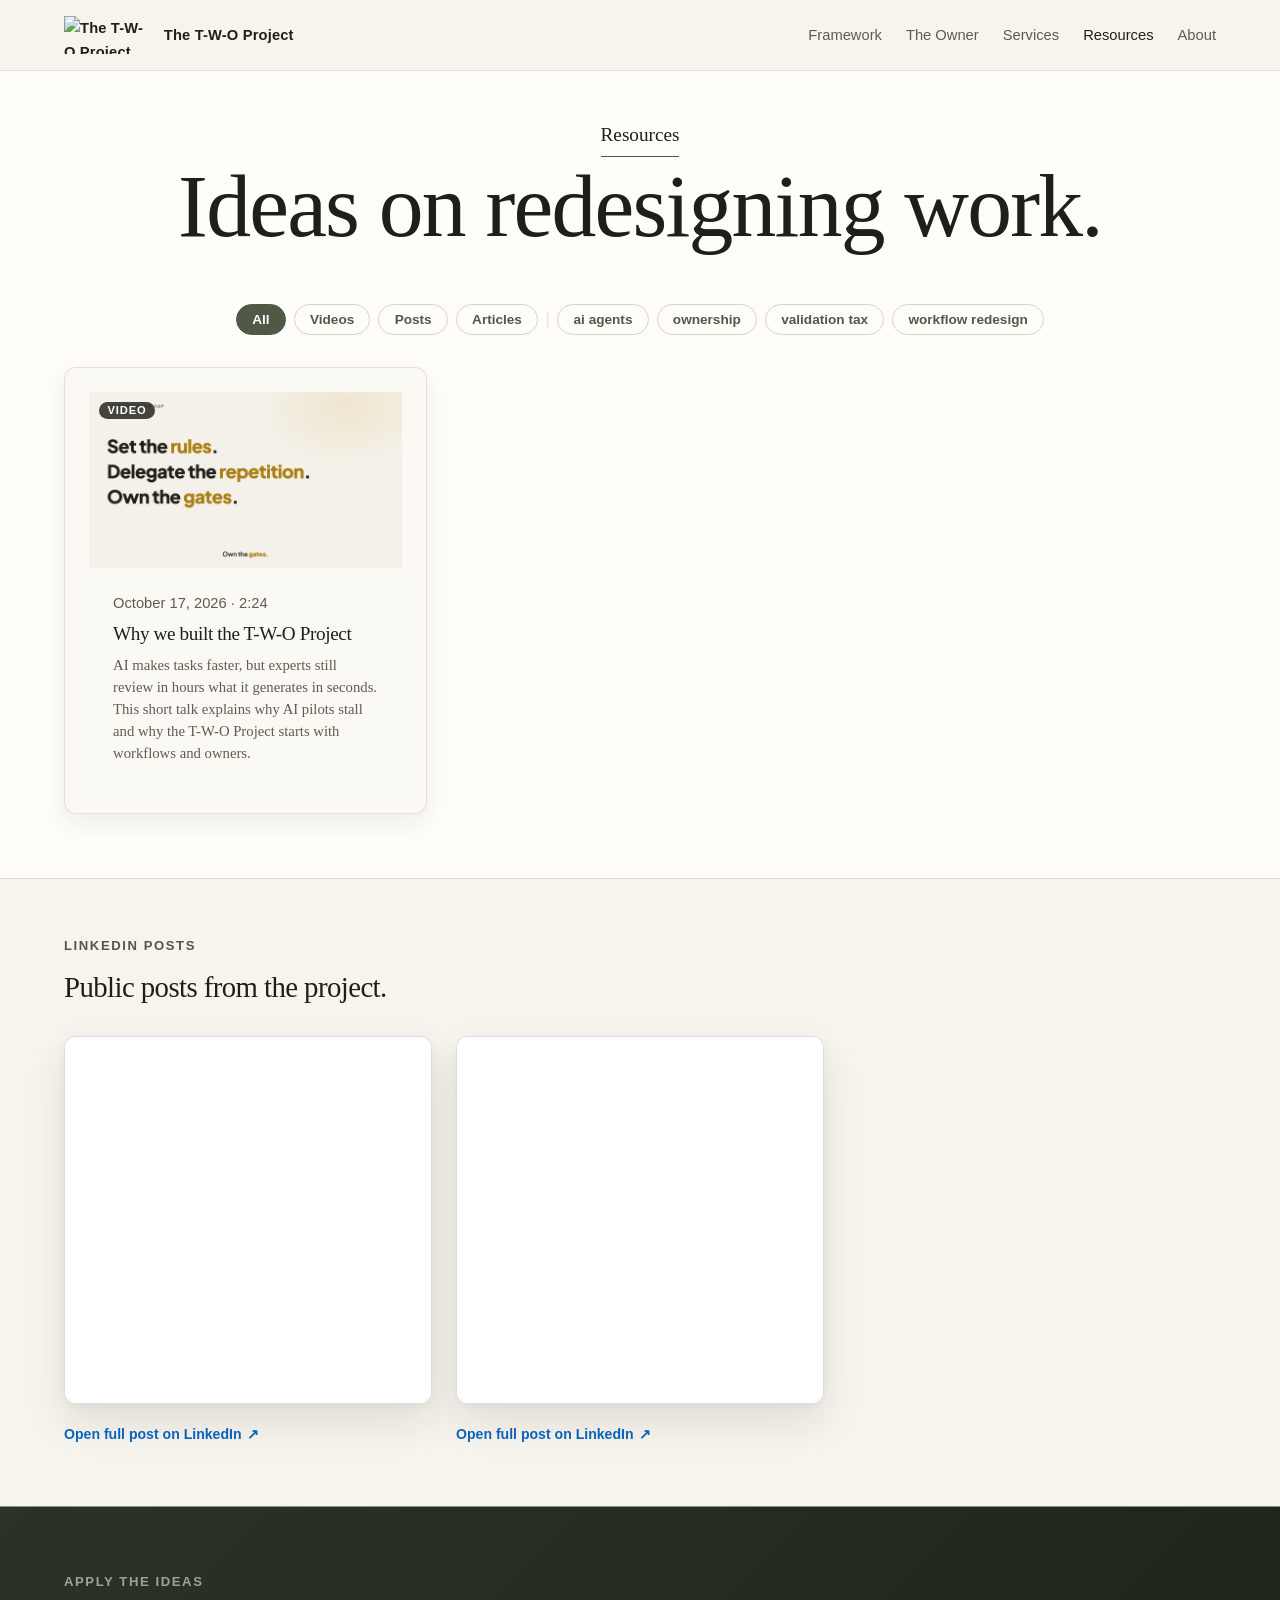
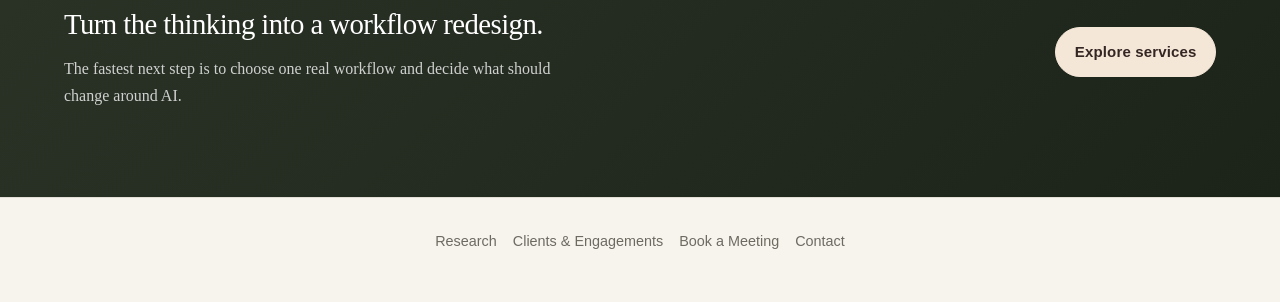
==== commit 5985d6a3: "Add resource: Why we built the T-W-O Project" ====
--- a/resources/index.html
+++ b/resources/index.html
@@ -3,12 +3,12 @@
 <head>
   <meta charset="UTF-8">
   <meta name="viewport" content="width=device-width, initial-scale=1.0">
-  <meta name="description" content="Videos, shorts and articles from The T-W-O Project on AI workflow redesign, ownership, and GenAI adoption.">
+  <meta name="description" content="Videos, articles and posts from The T-W-O Project on AI workflow redesign, ownership, and GenAI adoption.">
   <link rel="canonical" href="https://thetwoproject.com/resources/">
   <meta property="og:type" content="website">
   <meta property="og:site_name" content="The T-W-O Project">
   <meta property="og:title" content="Resources | The T-W-O Project">
-  <meta property="og:description" content="Videos, shorts and articles from The T-W-O Project on AI workflow redesign, ownership, and GenAI adoption.">
+  <meta property="og:description" content="Videos, articles and posts from The T-W-O Project on AI workflow redesign, ownership, and GenAI adoption.">
   <meta property="og:url" content="https://thetwoproject.com/resources/">
   <meta property="og:image" content="https://thetwoproject.com/images/LOGO-W-TEXT.png">
   <meta name="twitter:card" content="summary_large_image">
@@ -16,7 +16,7 @@
   <meta name="twitter:image" content="https://thetwoproject.com/images/LOGO-W-TEXT.png">
   <link rel="alternate" type="application/rss+xml" title="The T-W-O Project Resources" href="https://thetwoproject.com/feed.xml">
   <title>Resources | The T-W-O Project</title>
-  <script type="application/ld+json">{"@context": "https://schema.org", "@graph": [{"@id": "https://thetwoproject.com/resources/#page", "@type": "CollectionPage", "name": "Resources | The T-W-O Project", "url": "https://thetwoproject.com/resources/"}, {"@type": "BreadcrumbList", "itemListElement": [{"@type": "ListItem", "item": "https://thetwoproject.com/", "name": "Home", "position": 1}, {"@type": "ListItem", "item": "https://thetwoproject.com/resources/", "name": "Resources", "position": 2}]}]}</script>
+  <script type="application/ld+json">{"@context": "https://schema.org", "@graph": [{"@id": "https://thetwoproject.com/resources/#page", "@type": "CollectionPage", "name": "Resources | The T-W-O Project", "url": "https://thetwoproject.com/resources/"}, {"@type": "ItemList", "itemListElement": [{"@type": "ListItem", "name": "Why we built the T-W-O Project", "position": 1, "url": "https://thetwoproject.com/resources/why-the-two-project/"}]}, {"@type": "BreadcrumbList", "itemListElement": [{"@type": "ListItem", "item": "https://thetwoproject.com/", "name": "Home", "position": 1}, {"@type": "ListItem", "item": "https://thetwoproject.com/resources/", "name": "Resources", "position": 2}]}]}</script>
   <!-- Privacy-friendly analytics by Plausible -->
   <script async src="https://plausible.io/js/pa-7a8gF1ZVN_QGPx2doBvLg.js"></script>
   <script>
@@ -107,18 +107,34 @@
         <div class="resource-filters" role="group" aria-label="Filter resources">
           <button type="button" data-filter="all" aria-pressed="true">All</button>
           <button type="button" data-filter="video" aria-pressed="false">Videos</button>
-          <button type="button" data-filter="short" aria-pressed="false">Shorts</button>
+          <button type="button" data-scroll="linkedin-posts" aria-pressed="false">Posts</button>
           <button type="button" data-filter="article" aria-pressed="false">Articles</button>
+          <span class="resource-filter-sep" aria-hidden="true">|</span>
+          <button type="button" data-tag="ai agents" aria-pressed="false">ai agents</button>
+          <button type="button" data-tag="ownership" aria-pressed="false">ownership</button>
+          <button type="button" data-tag="validation tax" aria-pressed="false">validation tax</button>
+          <button type="button" data-tag="workflow redesign" aria-pressed="false">workflow redesign</button>
 
         </div>
 
         <div class="resource-grid" id="resource-grid">
+              <article class="resource-card" data-kind="video" data-tags="workflow redesign|ai agents|validation tax|ownership">
+                <div class="resource-thumb">
+                  <img src="/resources/why-the-two-project/thumbnail.jpg" alt="" loading="lazy">
+                  <span class="resource-badge">Video</span>
+                </div>
+                <div class="resource-card-body">
+                  <p class="resource-meta"><time datetime="2026-10-17">October 17, 2026</time> · 2:24</p>
+                  <h2><a href="/resources/why-the-two-project/">Why we built the T-W-O Project</a></h2>
+                  <p>AI makes tasks faster, but experts still review in hours what it generates in seconds. This short talk explains why AI pilots stall and why the T-W-O Project starts with workflows and owners.</p>
+                </div>
+              </article>
 
         </div>
       </div>
     </section>
 
-    <section class="section section-bordered section-quiet" aria-labelledby="linkedin-posts-heading">
+    <section class="section section-bordered section-quiet" id="linkedin-posts" aria-labelledby="linkedin-posts-heading">
       <div class="site-shell">
         <div class="section-intro">
           <p class="section-label">LinkedIn posts</p>
@@ -187,6 +203,11 @@
       }
       buttons.forEach(function (b) {
         b.addEventListener('click', function () {
+          if (b.dataset.scroll) {
+            var target = document.getElementById(b.dataset.scroll);
+            if (target) target.scrollIntoView({ behavior: 'smooth', block: 'start' });
+            return;
+          }
           if (b.dataset.filter) { kind = b.dataset.filter; tag = null; }
           else { tag = tag === b.dataset.tag ? null : b.dataset.tag; kind = 'all'; }
           apply();
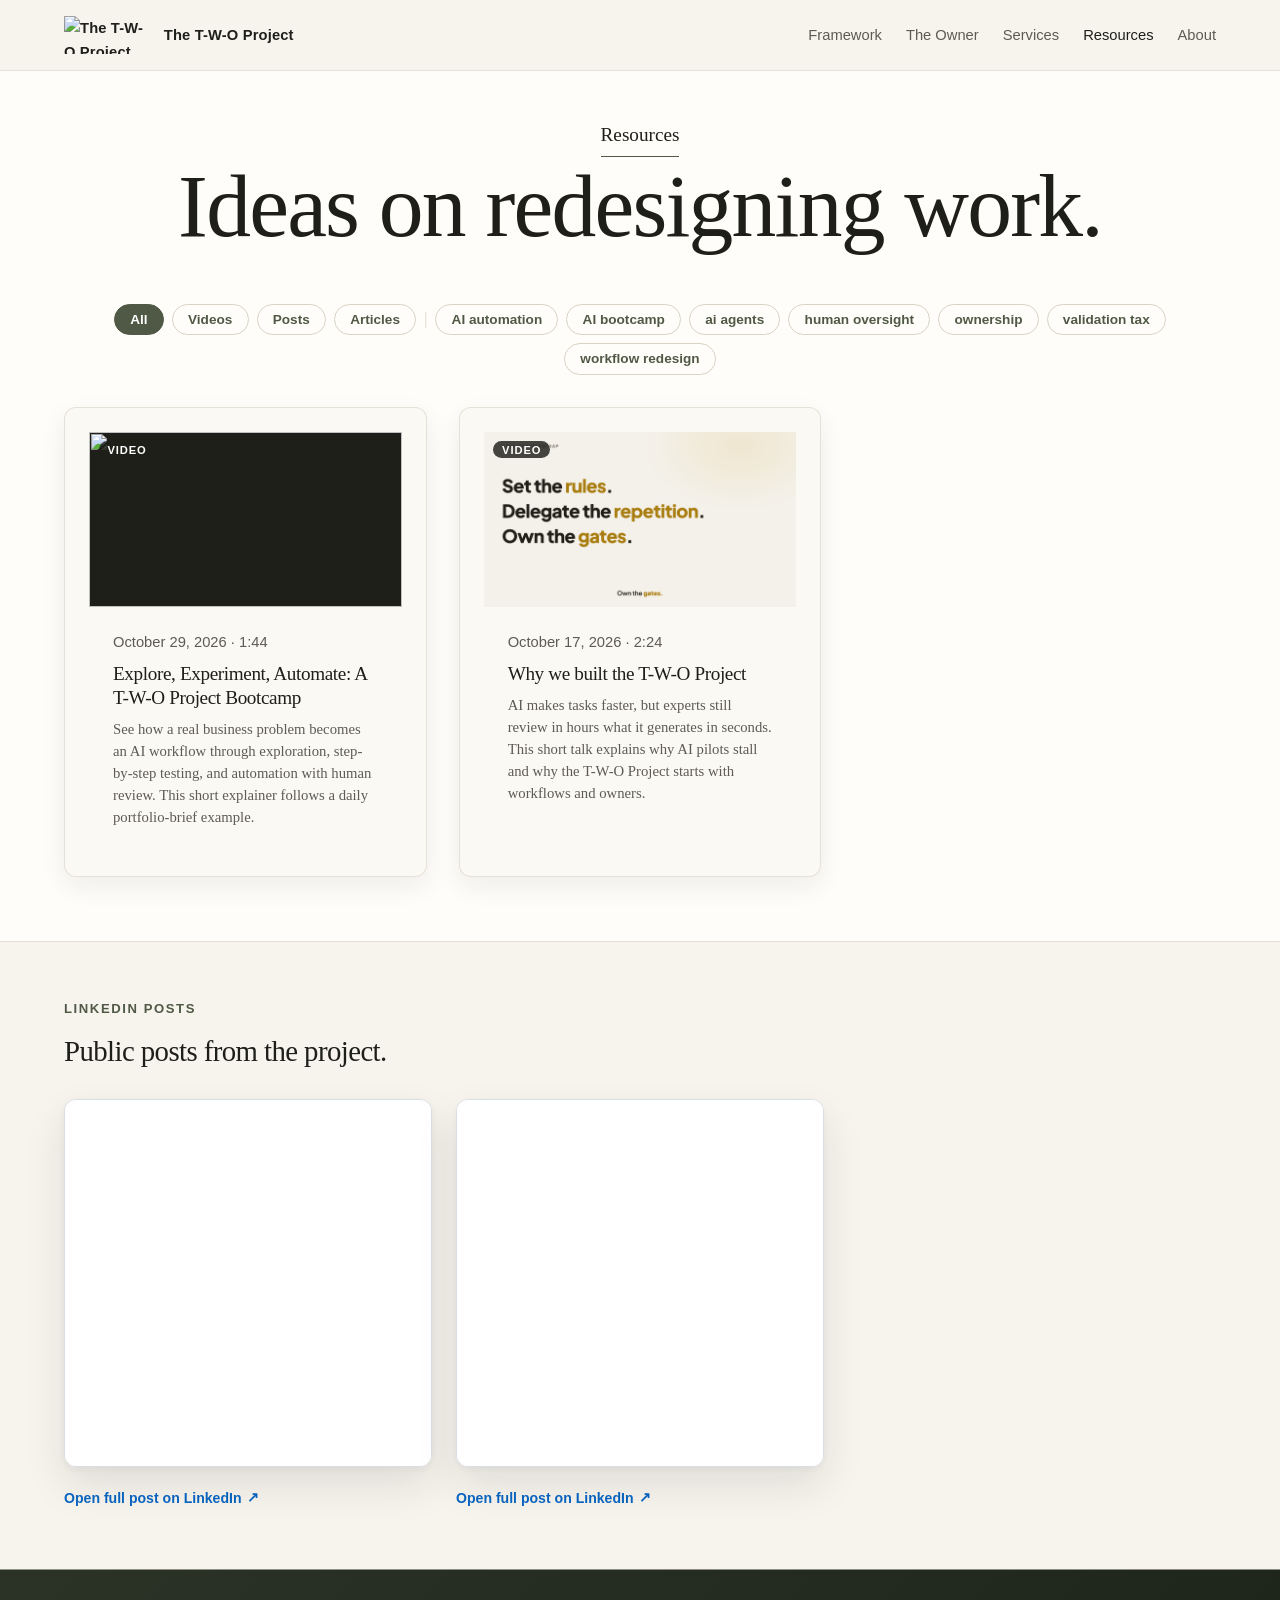
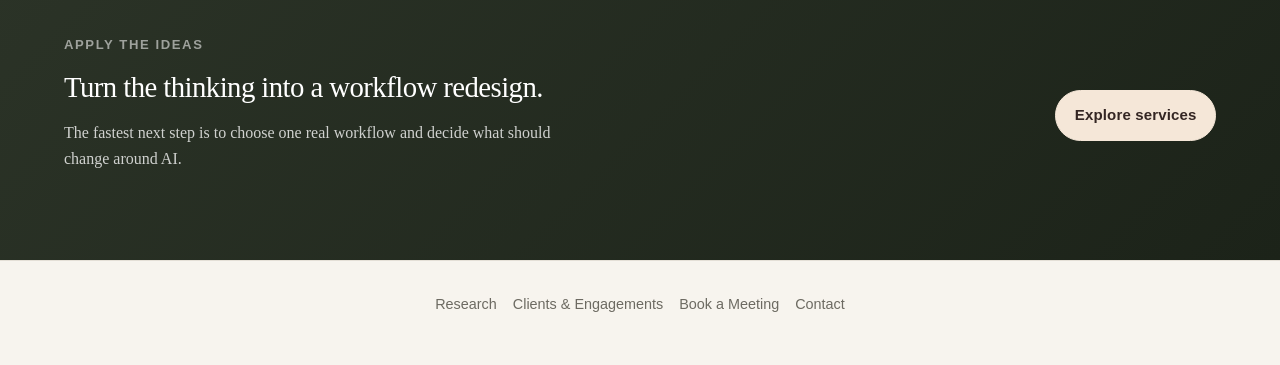
==== commit ebf819c5: "Add resource: Explore, Experiment, Automate: A T-W-O Project Bootcamp" ====
--- a/resources/index.html
+++ b/resources/index.html
@@ -16,7 +16,7 @@
   <meta name="twitter:image" content="https://thetwoproject.com/images/LOGO-W-TEXT.png">
   <link rel="alternate" type="application/rss+xml" title="The T-W-O Project Resources" href="https://thetwoproject.com/feed.xml">
   <title>Resources | The T-W-O Project</title>
-  <script type="application/ld+json">{"@context": "https://schema.org", "@graph": [{"@id": "https://thetwoproject.com/resources/#page", "@type": "CollectionPage", "name": "Resources | The T-W-O Project", "url": "https://thetwoproject.com/resources/"}, {"@type": "ItemList", "itemListElement": [{"@type": "ListItem", "name": "Why we built the T-W-O Project", "position": 1, "url": "https://thetwoproject.com/resources/why-the-two-project/"}]}, {"@type": "BreadcrumbList", "itemListElement": [{"@type": "ListItem", "item": "https://thetwoproject.com/", "name": "Home", "position": 1}, {"@type": "ListItem", "item": "https://thetwoproject.com/resources/", "name": "Resources", "position": 2}]}]}</script>
+  <script type="application/ld+json">{"@context": "https://schema.org", "@graph": [{"@id": "https://thetwoproject.com/resources/#page", "@type": "CollectionPage", "name": "Resources | The T-W-O Project", "url": "https://thetwoproject.com/resources/"}, {"@type": "ItemList", "itemListElement": [{"@type": "ListItem", "name": "Explore, Experiment, Automate: A T-W-O Project Bootcamp", "position": 1, "url": "https://thetwoproject.com/resources/explore-experiment-automate-bootcamp/"}, {"@type": "ListItem", "name": "Why we built the T-W-O Project", "position": 2, "url": "https://thetwoproject.com/resources/why-the-two-project/"}]}, {"@type": "BreadcrumbList", "itemListElement": [{"@type": "ListItem", "item": "https://thetwoproject.com/", "name": "Home", "position": 1}, {"@type": "ListItem", "item": "https://thetwoproject.com/resources/", "name": "Resources", "position": 2}]}]}</script>
   <!-- Privacy-friendly analytics by Plausible -->
   <script async src="https://plausible.io/js/pa-7a8gF1ZVN_QGPx2doBvLg.js"></script>
   <script>
@@ -110,7 +110,10 @@
           <button type="button" data-scroll="linkedin-posts" aria-pressed="false">Posts</button>
           <button type="button" data-filter="article" aria-pressed="false">Articles</button>
           <span class="resource-filter-sep" aria-hidden="true">|</span>
+          <button type="button" data-tag="AI automation" aria-pressed="false">AI automation</button>
+          <button type="button" data-tag="AI bootcamp" aria-pressed="false">AI bootcamp</button>
           <button type="button" data-tag="ai agents" aria-pressed="false">ai agents</button>
+          <button type="button" data-tag="human oversight" aria-pressed="false">human oversight</button>
           <button type="button" data-tag="ownership" aria-pressed="false">ownership</button>
           <button type="button" data-tag="validation tax" aria-pressed="false">validation tax</button>
           <button type="button" data-tag="workflow redesign" aria-pressed="false">workflow redesign</button>
@@ -118,6 +121,17 @@
         </div>
 
         <div class="resource-grid" id="resource-grid">
+              <article class="resource-card" data-kind="video" data-tags="AI bootcamp|workflow redesign|AI automation|human oversight">
+                <div class="resource-thumb">
+                  <img src="https://i.ytimg.com/vi/fRnluOVVfGo/hqdefault.jpg" alt="" loading="lazy">
+                  <span class="resource-badge">Video</span>
+                </div>
+                <div class="resource-card-body">
+                  <p class="resource-meta"><time datetime="2026-10-29">October 29, 2026</time> · 1:44</p>
+                  <h2><a href="/resources/explore-experiment-automate-bootcamp/">Explore, Experiment, Automate: A T-W-O Project Bootcamp</a></h2>
+                  <p>See how a real business problem becomes an AI workflow through exploration, step-by-step testing, and automation with human review. This short explainer follows a daily portfolio-brief example.</p>
+                </div>
+              </article>
               <article class="resource-card" data-kind="video" data-tags="workflow redesign|ai agents|validation tax|ownership">
                 <div class="resource-thumb">
                   <img src="/resources/why-the-two-project/thumbnail.jpg" alt="" loading="lazy">
